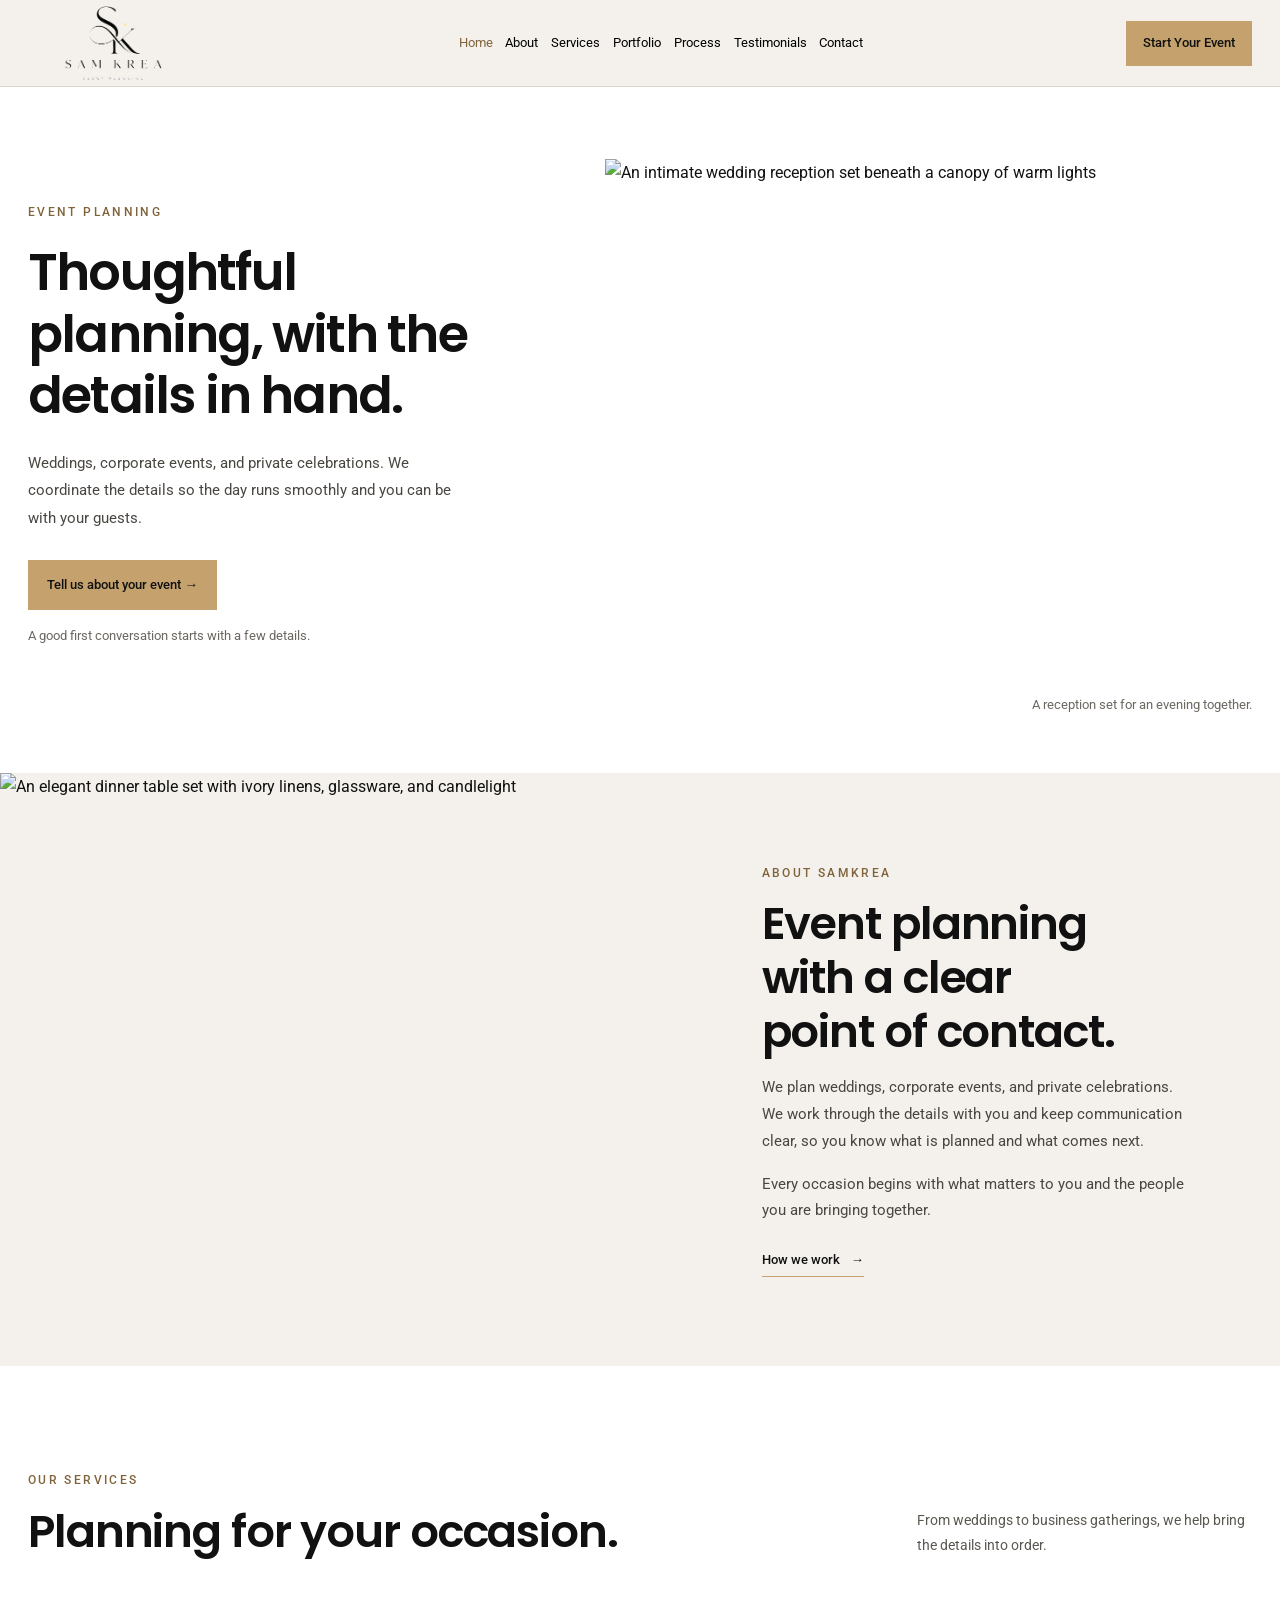
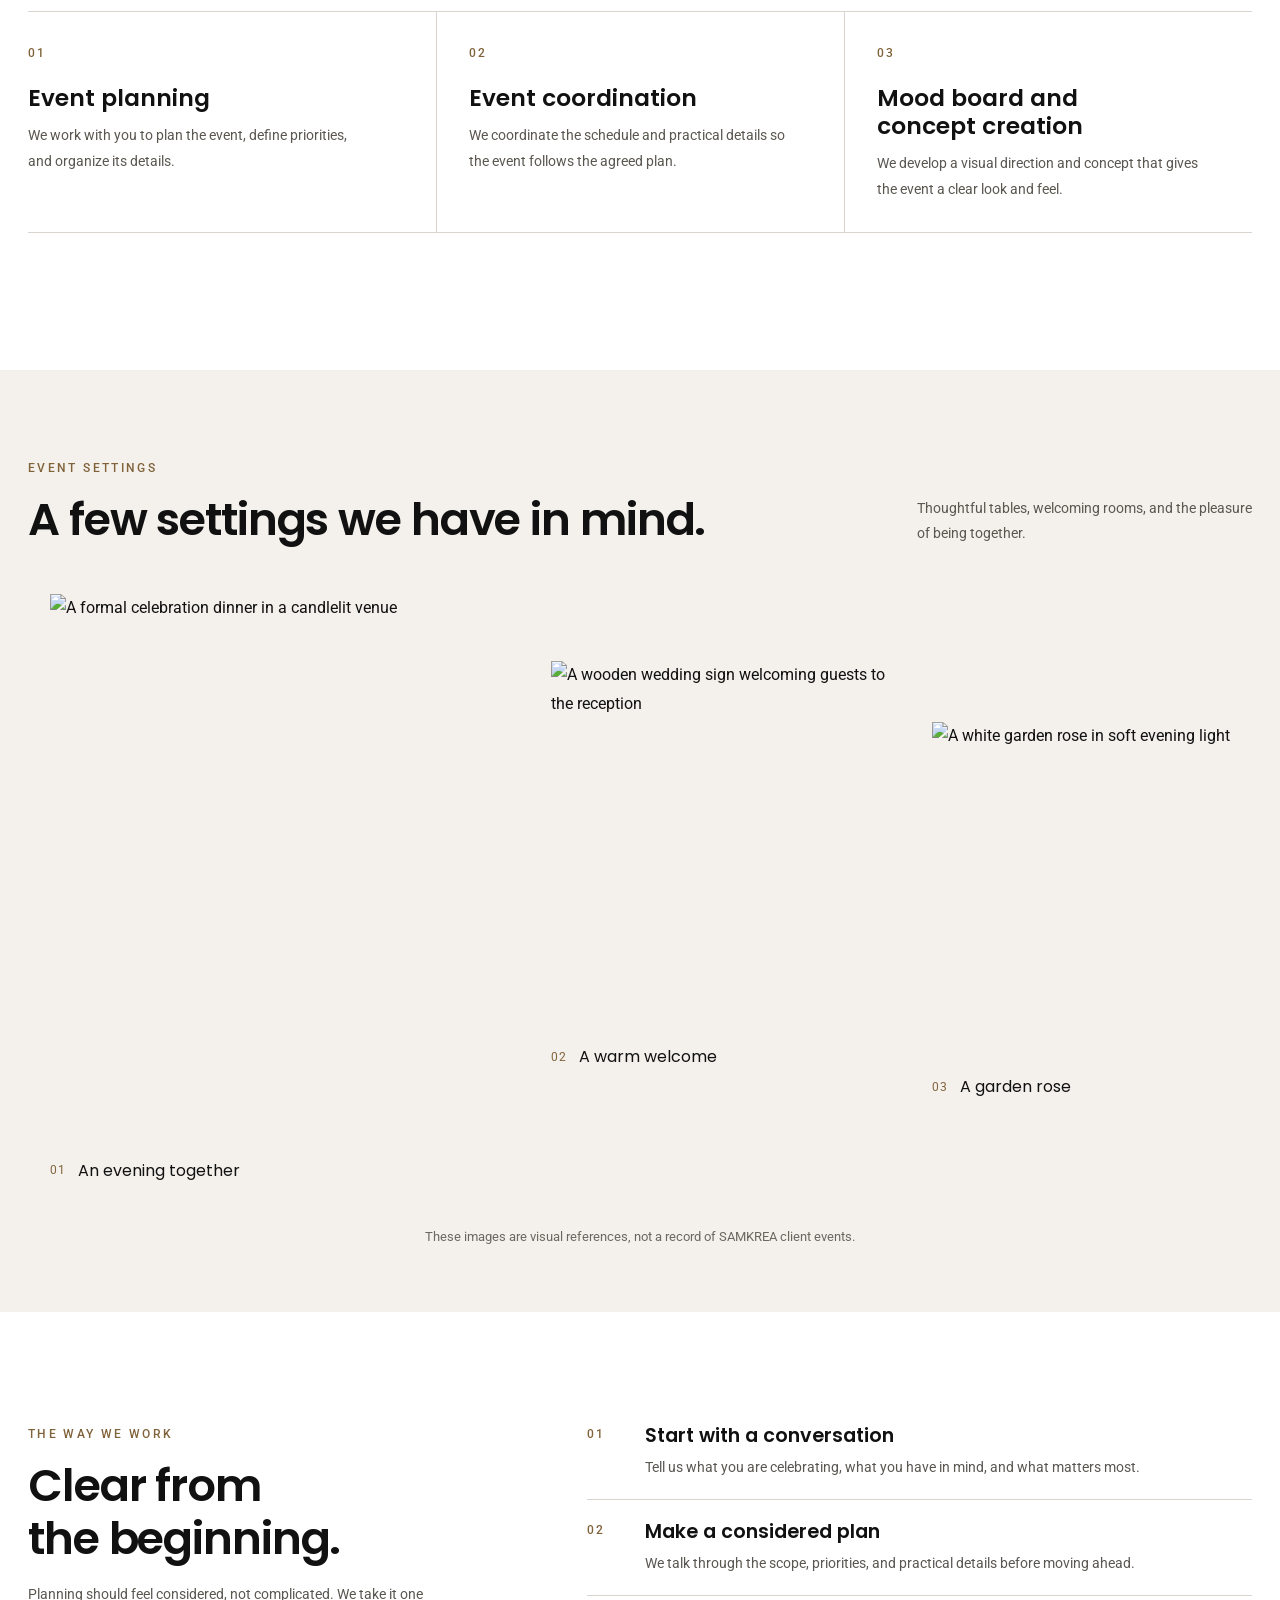
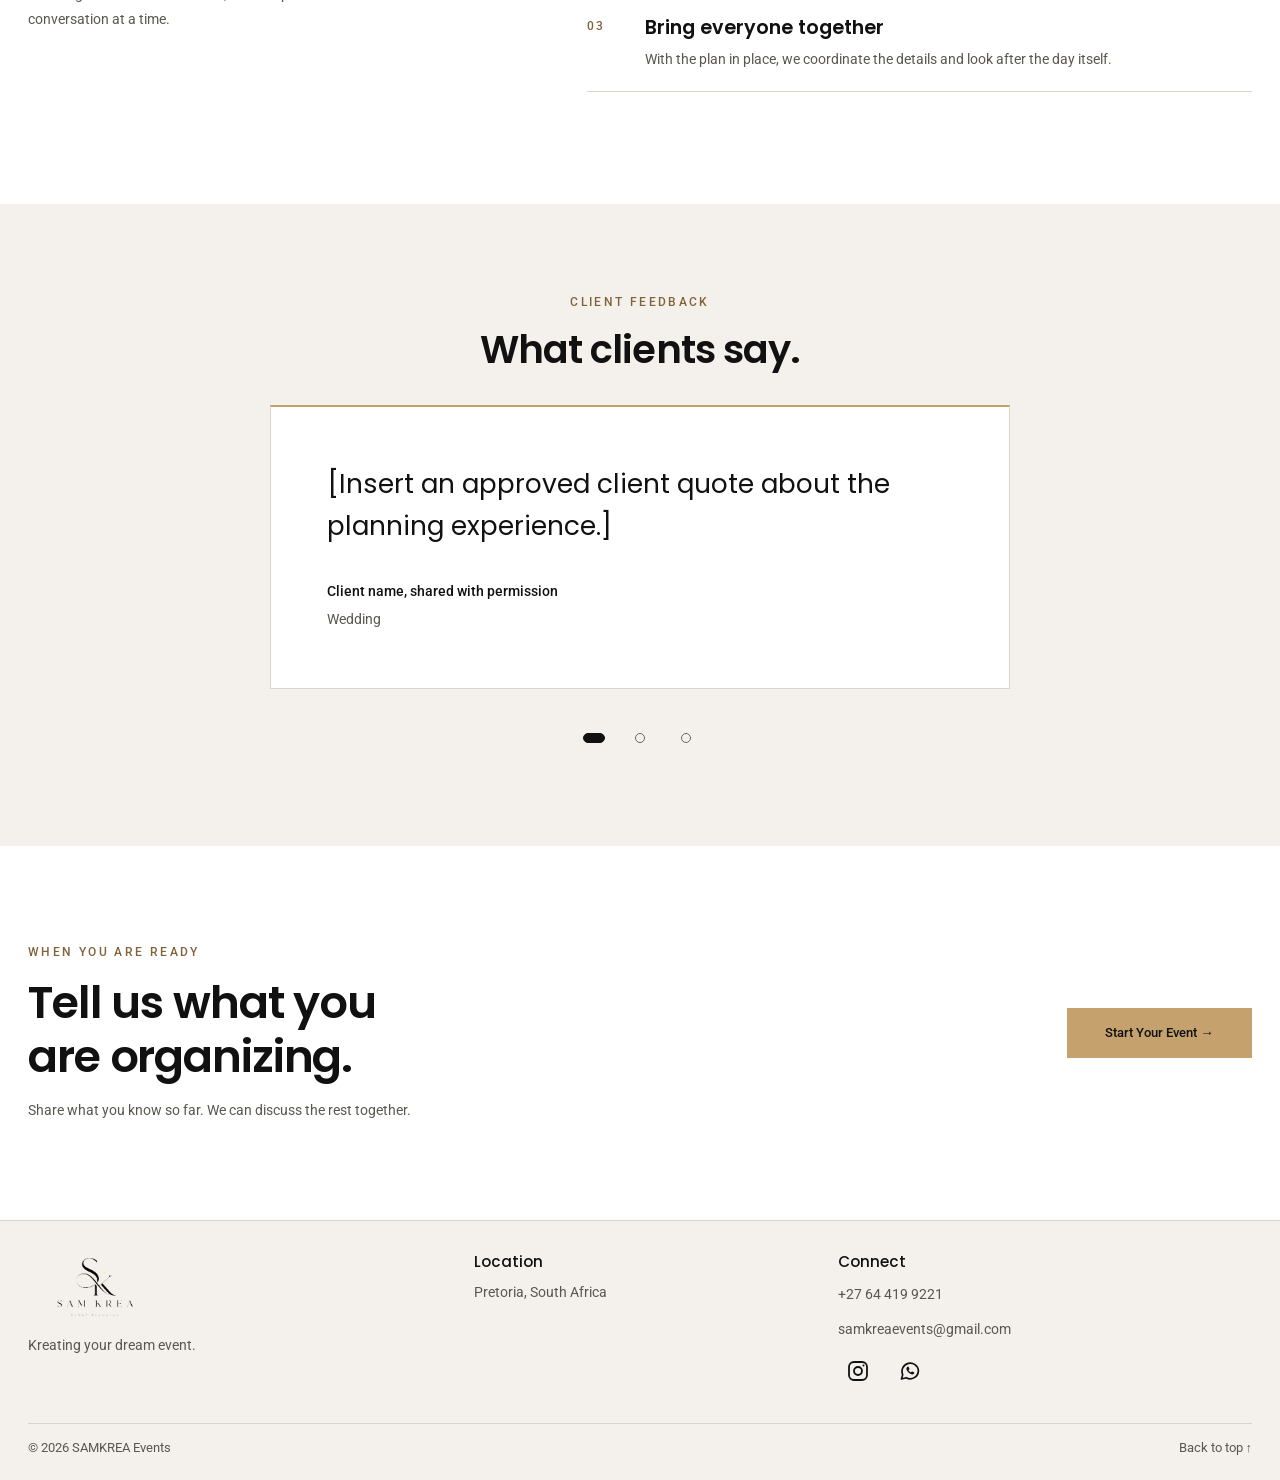
==== index.html @ 9b7517b4 "Testimonials slideshow added" ====
<!doctype html>
<html lang="en">
  <head>
    <meta charset="utf-8">
    <meta name="viewport" content="width=device-width, initial-scale=1">
    <meta name="theme-color" content="#F4F1EC">
    <meta name="description" content="SAMKREA plans weddings, corporate events, and private celebrations with clear coordination and careful attention to detail.">
    <title>SAMKREA Events | Event Planning</title>
    <link rel="preconnect" href="https://fonts.googleapis.com">
    <link rel="preconnect" href="https://fonts.gstatic.com" crossorigin>
    <link href="https://fonts.googleapis.com/css2?family=Poppins:wght@500;600;700&family=Roboto:wght@400;500&display=swap" rel="stylesheet">
    <link rel="stylesheet" href="style.css">
    <script src="script.js" defer></script>
  </head>
  <body>
    <a class="skip-link" href="#main-content">Skip to content</a>

    <header class="site-header" id="top">
      <div class="header-inner">
        <a class="brand" href="#home" aria-label="SAMKREA Events, home">
          <img
            class="brand-logo"
            src="assets/SAM KREA - NO -BG.png"
            alt=""
            width="1152"
            height="768"
          >
        </a>

        <nav class="site-nav" aria-label="Primary">
          <button
            class="menu-button"
            type="button"
            popovertarget="primary-menu"
            popovertargetaction="toggle"
            aria-controls="primary-menu"
            aria-expanded="false"
          >
            <span class="menu-icon" aria-hidden="true"><span></span><span></span></span>
            <span>Menu</span>
          </button>
          <ul class="site-menu" id="primary-menu" popover="auto">
            <li><a href="#home" aria-current="location">Home</a></li>
            <li><a href="#about">About</a></li>
            <li><a href="#services">Services</a></li>
            <li><a href="#portfolio">Portfolio</a></li>
            <li><a href="#process">Process</a></li>
            <li><a href="#testimonials">Testimonials</a></li>
            <li><a href="#contact">Contact</a></li>
          </ul>
        </nav>

        <a
          class="button button-gold header-cta"
          href="https://docs.google.com/forms/d/e/1FAIpQLSeMP45VwhOKYX9JKzLkAuiHadeb1AIqtmk7PB8A-fWx7YCe6Q/viewform?usp=header"
          target="_blank"
          rel="noopener noreferrer"
        >Start Your Event</a>
      </div>
    </header>

    <main id="main-content">
      <section class="hero section-wrap" id="home">
        <div class="hero-copy">
          <p class="eyebrow">EVENT PLANNING</p>
          <h1>Thoughtful planning, with the details in hand.</h1>
          <p class="hero-intro">Weddings, corporate events, and private celebrations. We coordinate the details so the day runs smoothly and you can be with your guests.</p>
          <a
            class="button button-gold"
            href="https://docs.google.com/forms/d/e/1FAIpQLSeMP45VwhOKYX9JKzLkAuiHadeb1AIqtmk7PB8A-fWx7YCe6Q/viewform?usp=header"
            target="_blank"
            rel="noopener noreferrer"
          >Tell us about your event → </a>
          <p class="hero-note">A good first conversation starts with a few details.</p>
        </div>
        <figure class="hero-image">
          <img
            src="https://images.unsplash.com/photo-1519741497674-611481863552?auto=format&fit=crop&w=1500&q=85"
            alt="An intimate wedding reception set beneath a canopy of warm lights"
            fetchpriority="high"
            decoding="async"
          >
          <figcaption>A reception set for an evening together.</figcaption>
        </figure>
      </section>

      <section class="intro-section" id="about">
        <div class="intro-image">
          <img
            src="https://images.unsplash.com/photo-1698426623700-376af5df07b7?auto=format&fit=crop&w=1100&q=85"
            alt="An elegant dinner table set with ivory linens, glassware, and candlelight"
            loading="lazy"
            decoding="async"
          >
        </div>
        <div class="intro-copy">
          <p class="eyebrow">ABOUT SAMKREA</p>
          <h2>Event planning with a clear point of contact.</h2>
          <p>We plan weddings, corporate events, and private celebrations. We work through the details with you and keep communication clear, so you know what is planned and what comes next.</p>
          <p>Every occasion begins with what matters to you and the people you are bringing together.</p>
          <a class="text-link" href="#process">How we work <span aria-hidden="true">→</span></a>
        </div>
      </section>

      <section class="services section-wrap" id="services">
        <div class="section-heading">
          <div>
            <p class="eyebrow">OUR SERVICES</p>
            <h2>Planning for your occasion.</h2>
          </div>
          <p>From weddings to business gatherings, we help bring the details into order.</p>
        </div>
        <ul class="service-list">
          <li class="service-item">
            <span class="service-number">01</span>
            <h3>Event planning</h3>
            <p>We work with you to plan the event, define priorities, and organize its details.</p>
          </li>
          <li class="service-item">
            <span class="service-number">02</span>
            <h3>Event coordination</h3>
            <p>We coordinate the schedule and practical details so the event follows the agreed plan.</p>
          </li>
          <li class="service-item">
            <span class="service-number">03</span>
            <h3>Mood board and concept creation</h3>
            <p>We develop a visual direction and concept that gives the event a clear look and feel.</p>
          </li>
        </ul>
      </section>

      <section class="portfolio" id="portfolio">
        <div class="portfolio-heading section-wrap">
          <div>
            <p class="eyebrow">EVENT SETTINGS</p>
            <h2>A few settings we have in mind.</h2>
          </div>
          <p>Thoughtful tables, welcoming rooms, and the pleasure of being together.</p>
        </div>
        <div class="portfolio-grid">
          <figure class="portfolio-item portfolio-item-tall">
            <img
              src="https://images.unsplash.com/photo-1511795409834-ef04bbd61622?auto=format&fit=crop&w=1000&q=85"
              alt="A formal celebration dinner in a candlelit venue"
              loading="lazy"
              decoding="async"
            >
            <figcaption><span>01</span> An evening together</figcaption>
          </figure>
          <figure class="portfolio-item portfolio-item-offset">
            <img
              src="https://images.unsplash.com/photo-1507504031003-b417219a0fde?auto=format&fit=crop&w=1000&q=85"
              alt="A wooden wedding sign welcoming guests to the reception"
              loading="lazy"
              decoding="async"
            >
            <figcaption><span>02</span> A warm welcome</figcaption>
          </figure>
          <figure class="portfolio-item portfolio-item-small">
            <img
              src="https://images.unsplash.com/photo-1785073480683-2814a0cc68b3?auto=format&fit=crop&w=900&q=85"
              alt="A white garden rose in soft evening light"
              loading="lazy"
              decoding="async"
            >
            <figcaption><span>03</span> A garden rose</figcaption>
          </figure>
        </div>
        <p class="portfolio-note">These images are visual references, not a record of SAMKREA client events.</p>
      </section>

      <section class="process section-wrap" id="process">
        <div class="process-intro">
          <p class="eyebrow">THE WAY WE WORK</p>
          <h2>Clear from the beginning.</h2>
          <p>Planning should feel considered, not complicated. We take it one conversation at a time.</p>
        </div>
        <ol class="process-list">
          <li>
            <span class="process-number">01</span>
            <div>
              <h3>Start with a conversation</h3>
              <p>Tell us what you are celebrating, what you have in mind, and what matters most.</p>
            </div>
          </li>
          <li>
            <span class="process-number">02</span>
            <div>
              <h3>Make a considered plan</h3>
              <p>We talk through the scope, priorities, and practical details before moving ahead.</p>
            </div>
          </li>
          <li>
            <span class="process-number">03</span>
            <div>
              <h3>Bring everyone together</h3>
              <p>With the plan in place, we coordinate the details and look after the day itself.</p>
            </div>
          </li>
        </ol>
      </section>

      <section
        class="testimonials"
        id="testimonials"
        aria-labelledby="testimonials-heading"
        aria-roledescription="carousel"
      >
        <div class="testimonial-inner">
          <p class="eyebrow">CLIENT FEEDBACK</p>
          <h2 id="testimonials-heading">What clients say.</h2>
          <div class="testimonial-track" role="group" aria-label="Client testimonials" tabindex="0">
            <!-- Replace these clearly marked templates with approved client testimonials before publication. -->
            <article class="testimonial-slide" role="group" aria-roledescription="slide" aria-label="1 of 3">
              <blockquote class="testimonial-card">
                <p class="testimonial-quote">[Insert an approved client quote about the planning experience.]</p>
                <footer class="testimonial-attribution">
                  <cite>Client name, shared with permission</cite>
                  <span>Wedding</span>
                </footer>
              </blockquote>
            </article>
            <article class="testimonial-slide" role="group" aria-roledescription="slide" aria-label="2 of 3">
              <blockquote class="testimonial-card">
                <p class="testimonial-quote">[Insert an approved client quote about event coordination.]</p>
                <footer class="testimonial-attribution">
                  <cite>Client name, shared with permission</cite>
                  <span>Corporate event</span>
                </footer>
              </blockquote>
            </article>
            <article class="testimonial-slide" role="group" aria-roledescription="slide" aria-label="3 of 3">
              <blockquote class="testimonial-card">
                <p class="testimonial-quote">[Insert an approved client quote about their celebration.]</p>
                <footer class="testimonial-attribution">
                  <cite>Client name, shared with permission</cite>
                  <span>Private celebration</span>
                </footer>
              </blockquote>
            </article>
          </div>
          <nav class="testimonial-pagination" aria-label="Choose a testimonial">
            <button type="button" aria-label="Go to testimonial 1" aria-current="true" data-testimonial-index="0"></button>
            <button type="button" aria-label="Go to testimonial 2" data-testimonial-index="1"></button>
            <button type="button" aria-label="Go to testimonial 3" data-testimonial-index="2"></button>
          </nav>
          <p class="testimonial-status" role="status" aria-live="polite" aria-atomic="true"></p>
        </div>
      </section>

      <section class="contact section-wrap" id="contact">
        <div class="contact-copy">
          <p class="eyebrow">WHEN YOU ARE READY</p>
          <h2>Tell us what you are organizing.</h2>
          <p>Share what you know so far. We can discuss the rest together.</p>
        </div>
        <a
          class="button button-gold contact-cta"
          href="https://docs.google.com/forms/d/e/1FAIpQLSeMP45VwhOKYX9JKzLkAuiHadeb1AIqtmk7PB8A-fWx7YCe6Q/viewform?usp=header"
          target="_blank"
          rel="noopener noreferrer"
        >Start Your Event → </a>
      </section>
    </main>

    <footer class="site-footer">
      <div class="footer-branding">
        <a class="brand footer-brand" href="#home" aria-label="SAMKREA Events, back to top">
          <img
            class="brand-logo"
            src="assets/SAM KREA - NO -BG.png"
            alt=""
            width="1152"
            height="768"
          >
        </a>
        <p class="footer-line">Kreating your dream event.</p>
      </div>
      <section class="footer-group" aria-labelledby="footer-location-heading">
        <h2 class="footer-heading" id="footer-location-heading">Location</h2>
        <address class="footer-address">Pretoria, South Africa</address>
      </section>
      <section class="footer-group" aria-labelledby="footer-connect-heading">
        <h2 class="footer-heading" id="footer-connect-heading">Connect</h2>
        <ul class="footer-contact-list">
          <li><a href="tel:+27762506512">+27 64 419 9221</a></li>
          <li><a href="mailto:samkreaevents@gmail.com">samkreaevents@gmail.com</a></li>
        </ul>
        <ul class="footer-social-list">
          <li>
            <a
              class="social-link"
              href="https://www.instagram.com/samkrea_events/"
              aria-label="Instagram profile, opens in a new tab"
              target="_blank"
              rel="noopener noreferrer"
            >
              <svg aria-hidden="true" viewBox="0 0 24 24" fill="none" stroke="currentColor" stroke-width="1.8" stroke-linecap="round" stroke-linejoin="round">
                <rect x="3" y="3" width="18" height="18" rx="5"></rect>
                <circle cx="12" cy="12" r="4"></circle>
                <circle cx="17.5" cy="6.5" r="1" fill="currentColor" stroke="none"></circle>
              </svg>
            </a>
          </li>
          <li>
            <a
              class="social-link"
              href="https://wa.me/27644199221"
              aria-label="WhatsApp contact, opens in a new tab"
              target="_blank"
              rel="noopener noreferrer"
            >
              <svg aria-hidden="true" viewBox="0 0 24 24" fill="none" stroke="currentColor" stroke-width="1.7" stroke-linecap="round" stroke-linejoin="round">
                <path d="M20.4 11.6a8.2 8.2 0 0 1-12.2 7.1L3.5 20l1.2-4.4a8.2 8.2 0 1 1 15.7-4Z"></path>
                <path d="M9 8.2c.2-.4.4-.5.7-.5h.5c.2 0 .4.2.5.4l.7 1.5c.1.2.1.4-.1.6l-.5.6c-.2.2-.2.4-.1.6.4.7 1 1.3 1.7 1.8.2.1.4.2.6.1l.8-.7c.2-.2.4-.2.6-.1l1.5.7c.2.1.4.3.4.5 0 .4-.2 1-.7 1.4-.4.4-1 .6-1.6.4-1.2-.3-2.4-.9-3.5-1.9-1-.9-1.7-2.1-2.1-3.3-.2-.7.1-1.4.6-2.1Z" fill="currentColor" stroke="none"></path>
              </svg>
            </a>
          </li>
        </ul>
      </section>
      <div class="footer-meta">
        <p class="copyright">© <span id="current-year"></span> SAMKREA Events</p>
        <a class="back-to-top" href="#top">Back to top <span aria-hidden="true">↑</span></a>
      </div>
    </footer>
  </body>
</html>
---- style.css ----
:root {
  color-scheme: light;
  --color-ivory: #F4F1EC;
  --color-gold: #C5A26D;
  --color-ink: #111111;
  --color-gray: #D9D4CE;
  --color-white: #FFFFFF;
  --font-heading: "Poppins", Arial, sans-serif;
  --font-body: "Roboto", Arial, sans-serif;
  --content-width: 1320px;
}

* {
  box-sizing: border-box;
}

html {
  scroll-behavior: smooth;
  scroll-padding-top: 6rem;
}

body {
  margin: 0;
  color: var(--color-ink);
  background: var(--color-white);
  font-family: var(--font-body);
  font-size: 1rem;
  font-weight: 400;
  line-height: 1.8;
}

img {
  display: block;
  width: 100%;
  height: 100%;
  object-fit: cover;
}

figure,
p,
h1,
h2,
h3 {
  margin: 0;
}

a {
  color: inherit;
}

a:focus-visible,
button:focus-visible {
  outline: 2px solid var(--color-gold);
  outline-offset: 4px;
}

.skip-link {
  position: absolute;
  z-index: 20;
  top: 0.75rem;
  left: 0.75rem;
  padding: 0.5rem 0.85rem;
  transform: translateY(-160%);
  color: var(--color-white);
  background: var(--color-ink);
}

.skip-link:focus {
  transform: translateY(0);
}

.site-header {
  position: sticky;
  z-index: 10;
  top: 0;
  border-bottom: 1px solid var(--color-gray);
  background: var(--color-ivory);
}

.header-inner {
  display: flex;
  width: min(calc(100% - 3.5rem), var(--content-width));
  min-height: 86px;
  margin-inline: auto;
  align-items: center;
  justify-content: space-between;
  gap: clamp(1rem, 2.4vw, 2.4rem);
}

.brand {
  display: inline-flex;
  flex: 0 0 auto;
  width: max-content;
  align-items: center;
  color: var(--color-ink);
  text-decoration: none;
}

.brand-logo {
  display: block;
  width: 168px;
  height: auto;
}

.site-nav {
  display: flex;
  min-width: max-content;
  align-items: center;
}

.menu-button {
  display: inline-flex;
  min-height: 44px;
  align-items: center;
  gap: 0.7rem;
  border: 0;
  padding: 0.45rem 0;
  color: var(--color-ink);
  background: transparent;
  font: inherit;
  cursor: pointer;
}

.menu-icon {
  display: grid;
  width: 19px;
  gap: 5px;
}

.menu-icon span {
  display: block;
  height: 1px;
  background: currentColor;
}

.site-menu {
  position: fixed;
  inset: 6rem 1.25rem auto auto;
  display: grid;
  width: min(23rem, calc(100vw - 2.5rem));
  max-height: calc(100dvh - 7rem);
  overflow: auto;
  margin: 0;
  border: 1px solid var(--color-gray);
  padding: 0.75rem 1.25rem;
  background: var(--color-white);
  list-style: none;
}

.site-header:not(.is-wide) .site-menu:not(:popover-open) {
  display: none;
}

.site-menu li + li {
  border-top: 1px solid var(--color-gray);
}

.site-menu a {
  display: block;
  padding: 0.65rem 0;
  font-size: 0.88rem;
  text-decoration: none;
}

.site-menu a:hover,
.site-menu a[aria-current="location"] {
  color: #80633b;
}

.site-header.is-wide .menu-button {
  display: none;
}

.site-header.is-wide .site-menu {
  position: static;
  display: flex;
  width: auto;
  max-height: none;
  overflow: visible;
  border: 0;
  padding: 0;
  background: transparent;
}

.site-header.is-wide .site-menu li + li {
  border: 0;
}

.site-header.is-wide .site-menu a {
  padding: 0.5rem 0.4rem;
  font-size: 0.82rem;
  white-space: nowrap;
}

.button {
  display: inline-flex;
  min-height: 50px;
  align-items: center;
  justify-content: center;
  gap: 1.1rem;
  border: 1px solid var(--color-ink);
  padding: 0.75rem 1.15rem;
  font-size: 0.84rem;
  font-weight: 500;
  line-height: 1.4;
  text-align: center;
  text-decoration: none;
  transition: background-color 160ms ease, color 160ms ease;
}

.button-gold {
  border-color: var(--color-gold);
  color: var(--color-ink);
  background: var(--color-gold);
}

.button-gold:hover {
  border-color: var(--color-ink);
  color: var(--color-white);
  background: var(--color-ink);
}

.button-outline {
  color: var(--color-ink);
  background: transparent;
}

.button-outline:hover {
  color: var(--color-white);
  background: var(--color-ink);
}

.header-cta {
  flex: 0 0 auto;
  min-height: 44px;
  padding-inline: 1rem;
  white-space: nowrap;
}

.section-wrap {
  width: min(calc(100% - 3.5rem), var(--content-width));
  margin-inline: auto;
}

.hero {
  position: relative;
  display: grid;
  min-height: 595px;
  grid-template-columns: minmax(0, 0.86fr) minmax(0, 1.14fr);
  align-items: center;
  gap: clamp(2.5rem, 7vw, 7rem);
  padding-block: 4.5rem 5.25rem;
}

.hero-copy {
  max-width: 490px;
}

.eyebrow {
  color: #80633b;
  font-size: 0.78rem;
  font-weight: 500;
  letter-spacing: 0.19em;
  line-height: 1.6;
}

h1,
h2,
h3 {
  font-family: var(--font-heading);
  font-weight: 600;
  line-height: 1.2;
  text-wrap: balance;
}

.hero h1 {
  max-width: 550px;
  margin-top: 1.3rem;
  font-size: clamp(2.55rem, 4vw, 4rem);
  letter-spacing: -0.035em;
}

.hero-intro {
  max-width: 440px;
  margin-top: 1.45rem;
  color: #494641;
  font-size: 0.95rem;
}

.hero-copy .button {
  margin-top: 1.75rem;
}

.hero-note {
  margin-top: 0.85rem;
  color: #6b6761;
  font-size: 0.8rem;
}

.hero-image {
  position: relative;
  height: clamp(360px, 42vw, 530px);
}

.hero-image img {
  object-position: center;
}

.hero-image figcaption {
  position: absolute;
  right: 0;
  bottom: -1.7rem;
  color: #6b6761;
  font-size: 0.8rem;
}

.intro-section {
  display: grid;
  min-height: 560px;
  grid-template-columns: minmax(0, 1.05fr) minmax(0, 0.95fr);
  align-items: stretch;
  background: var(--color-ivory);
}

.intro-image {
  min-height: 480px;
}

.intro-copy {
  display: flex;
  max-width: 610px;
  flex-direction: column;
  align-items: flex-start;
  justify-content: center;
  padding: clamp(3rem, 7vw, 7rem);
}

.intro-copy h2,
.section-heading h2,
.portfolio-heading h2,
.process-intro h2,
.testimonial-inner h2,
.contact h2 {
  margin-top: 0.9rem;
  font-size: clamp(2rem, 3.5vw, 3rem);
  letter-spacing: -0.025em;
}

.intro-copy p:not(.eyebrow) {
  margin-top: 1rem;
  color: #494641;
  font-size: 0.93rem;
}

.text-link {
  display: inline-flex;
  align-items: center;
  gap: 0.7rem;
  margin-top: 1.5rem;
  border-bottom: 1px solid var(--color-gold);
  padding-bottom: 0.25rem;
  font-size: 0.82rem;
  font-weight: 500;
  text-decoration: none;
}

.services {
  padding-block: 6.5rem;
}

.section-heading,
.portfolio-heading {
  display: flex;
  align-items: flex-end;
  justify-content: space-between;
  gap: 2rem;
}

.section-heading > p,
.portfolio-heading > p {
  max-width: 335px;
  color: #5a5650;
  font-size: 0.88rem;
}

.service-list {
  display: grid;
  grid-template-columns: repeat(3, minmax(0, 1fr));
  margin-block: 3.25rem 2.1rem;
  padding-inline: 0;
  border-top: 1px solid var(--color-gray);
  border-bottom: 1px solid var(--color-gray);
  list-style: none;
}

.service-item {
  min-height: 220px;
  padding: 1.65rem 2rem 1.75rem 0;
}

.service-item + .service-item {
  border-left: 1px solid var(--color-gray);
  padding-left: 2rem;
}

.service-number,
.process-number {
  color: #80633b;
  font-size: 0.76rem;
  font-weight: 500;
  letter-spacing: 0.16em;
}

.service-item h3 {
  margin-top: 1.15rem;
  font-size: 1.45rem;
}

.service-item p {
  max-width: 330px;
  margin-top: 0.65rem;
  color: #5a5650;
  font-size: 0.88rem;
}

.portfolio {
  padding-block: 5.5rem 4rem;
  background: var(--color-ivory);
}

.portfolio-heading {
  align-items: flex-end;
}

.portfolio-grid {
  display: grid;
  width: min(calc(100% - 3.5rem), 1180px);
  grid-template-columns: 1.13fr 0.84fr 0.72fr;
  align-items: start;
  gap: clamp(1rem, 2.6vw, 2.5rem);
  margin: 3rem auto 0;
}

.portfolio-item img {
  aspect-ratio: 0.92;
}

.portfolio-item-tall img {
  aspect-ratio: 0.85;
}

.portfolio-item-offset {
  margin-top: 4.2rem;
}

.portfolio-item-offset img {
  aspect-ratio: 0.94;
}

.portfolio-item-small {
  margin-top: 8rem;
}

.portfolio-item-small img {
  aspect-ratio: 0.88;
}

.portfolio-item figcaption {
  display: flex;
  align-items: center;
  gap: 0.7rem;
  margin-top: 0.75rem;
  font-family: var(--font-heading);
  font-size: 1rem;
}

.portfolio-item figcaption span {
  color: #80633b;
  font-family: var(--font-body);
  font-size: 0.74rem;
  letter-spacing: 0.12em;
}

.portfolio-note {
  margin-top: 2.5rem;
  color: #6b6761;
  font-size: 0.8rem;
  text-align: center;
}

.process {
  display: grid;
  grid-template-columns: minmax(0, 0.8fr) minmax(0, 1.2fr);
  gap: clamp(3rem, 9vw, 9rem);
  padding-block: 7rem;
}

.process-intro {
  max-width: 420px;
}

.process-intro > p:last-child {
  margin-top: 1rem;
  color: #5a5650;
  font-size: 0.85rem;
}

.process-list {
  margin: 0;
  padding: 0;
  list-style: none;
}

.process-list li {
  display: grid;
  grid-template-columns: 42px minmax(0, 1fr);
  gap: 1rem;
  border-bottom: 1px solid var(--color-gray);
  padding-block: 1.25rem;
}

.process-list li:first-child {
  padding-top: 0;
}

.process-list h3 {
  font-size: 1.2rem;
}

.process-list p {
  margin-top: 0.45rem;
  color: #5a5650;
  font-size: 0.86rem;
}

.testimonials {
  padding: 5.5rem 1.75rem;
  background: var(--color-ivory);
  text-align: center;
}

.testimonial-inner {
  max-width: 820px;
  margin-inline: auto;
}

.testimonial-inner h2 {
  font-size: clamp(1.9rem, 3vw, 2.65rem);
}

.testimonial-track {
  display: flex;
  overflow-x: auto;
  margin-top: 1rem;
  overscroll-behavior-x: contain;
  scroll-snap-type: x mandatory;
  scrollbar-width: none;
  text-align: left;
  touch-action: pan-x pan-y;
}

.testimonial-track::-webkit-scrollbar {
  display: none;
}

.testimonial-slide {
  flex: 0 0 100%;
  min-width: 0;
  scroll-snap-align: center;
}

.testimonial-card {
  display: flex;
  min-height: 240px;
  flex-direction: column;
  justify-content: space-between;
  gap: 2rem;
  border: 1px solid var(--color-gray);
  border-top: 2px solid var(--color-gold);
  padding: clamp(1.75rem, 5vw, 3.5rem);
  background: var(--color-white);
}

.testimonial-quote {
  max-width: 650px;
  margin-inline: auto;
  font-family: var(--font-heading);
  font-size: clamp(1.15rem, 2.5vw, 1.65rem);
  line-height: 1.6;
}

.testimonial-attribution {
  display: flex;
  flex-direction: column;
  gap: 0.15rem;
  color: #5a5650;
  font-size: 0.88rem;
  font-style: normal;
}

.testimonial-attribution cite {
  color: var(--color-ink);
  font-style: normal;
  font-weight: 500;
}

.testimonial-pagination {
  display: flex;
  justify-content: center;
  gap: 0.35rem;
  margin-top: 0.8rem;
}

.testimonial-pagination button {
  display: grid;
  min-width: 40px;
  min-height: 40px;
  place-items: center;
  border: 0;
  padding: 0;
  background: transparent;
  cursor: pointer;
  touch-action: manipulation;
}

.testimonial-pagination button::before {
  width: 8px;
  height: 8px;
  border: 1px solid #6b6761;
  border-radius: 50%;
  content: "";
}

.testimonial-pagination button[aria-current="true"]::before {
  width: 20px;
  border-color: var(--color-ink);
  border-radius: 999px;
  background: var(--color-ink);
}

.testimonial-status {
  position: absolute;
  width: 1px;
  height: 1px;
  overflow: hidden;
  clip: rect(0, 0, 0, 0);
  clip-path: inset(50%);
  white-space: nowrap;
}

@media (prefers-reduced-motion: no-preference) {
  .testimonial-track {
    scroll-behavior: smooth;
  }
}

@media (prefers-reduced-motion: reduce) {
  .testimonial-track {
    scroll-behavior: auto;
  }
}

.contact {
  display: grid;
  grid-template-columns: minmax(0, 1fr) auto;
  align-items: center;
  gap: 2.5rem;
  padding-block: 6rem;
}

.contact-copy {
  max-width: 590px;
}

.contact-copy > p:last-child {
  max-width: 470px;
  margin-top: 0.9rem;
  color: #5a5650;
  font-size: 0.9rem;
}

.contact-cta {
  flex: 0 0 auto;
  min-width: 185px;
}

.site-footer {
  display: grid;
  grid-template-columns: minmax(0, 1fr) minmax(0, 0.8fr) minmax(0, 1fr);
  align-items: start;
  gap: 2rem;
  border-top: 1px solid var(--color-gray);
  padding: 2rem max(1.75rem, calc((100% - var(--content-width)) / 2)) 1.25rem;
  background: var(--color-ivory);
}

.footer-branding {
  display: grid;
  justify-items: start;
  gap: 0.75rem;
}

.footer-brand .brand-logo {
  width: 132px;
}

.footer-line {
  color: #5a5650;
  font-size: 0.88rem;
}

.footer-heading {
  margin-bottom: 0.55rem;
  font-family: var(--font-heading);
  font-size: 0.95rem;
  font-weight: 500;
}

.footer-address {
  color: #5a5650;
  font-size: 0.88rem;
  font-style: normal;
}

.footer-contact-list {
  display: grid;
  gap: 0.35rem;
  margin: 0 0 0.5rem;
  padding: 0;
  list-style: none;
}

.footer-contact-list a {
  color: #5a5650;
  font-size: 0.88rem;
  text-decoration: none;
}

.footer-contact-list a:hover {
  color: #80623a;
  text-decoration: underline;
  text-underline-offset: 0.15em;
}

.footer-social-list {
  display: flex;
  align-items: center;
  gap: 0.75rem;
  margin: 0;
  padding: 0;
  list-style: none;
}

.footer-social-list li {
  display: flex;
  align-items: center;
}

.social-link {
  display: inline-flex;
  align-items: center;
  justify-content: center;
  min-inline-size: 40px;
  min-block-size: 40px;
  color: var(--color-ink);
}

.social-link:hover {
  color: #80623a;
}

.social-link svg {
  width: 24px;
  height: 24px;
  flex: none;
}

.footer-meta {
  grid-column: 1 / -1;
  display: flex;
  justify-content: space-between;
  align-items: center;
  gap: 1rem;
  border-top: 1px solid var(--color-gray);
  padding-top: 0.75rem;
}

.copyright,
.back-to-top {
  color: #5a5650;
  font-size: 0.8rem;
}

.back-to-top {
  text-decoration: none;
  white-space: nowrap;
}

@media (max-width: 760px) {
  .header-inner,
  .section-wrap {
    width: min(calc(100% - 2.5rem), var(--content-width));
  }

  .header-inner {
    min-height: 76px;
    gap: 0.8rem;
  }

  .brand-logo {
    width: 132px;
  }

  .header-cta {
    min-height: 42px;
    padding-inline: 0.7rem;
    font-size: 0.74rem;
  }

  .site-menu {
    inset-block-start: 5.4rem;
  }

  .hero {
    min-height: unset;
    grid-template-columns: 1fr;
    gap: 2.4rem;
    padding-block: 4rem 4.5rem;
  }

  .hero h1 {
    max-width: 570px;
    font-size: clamp(2.4rem, 8vw, 3.5rem);
  }

  .hero-image {
    height: min(112vw, 500px);
  }

  .intro-section {
    grid-template-columns: minmax(0, 1fr);
  }

  .intro-image {
    min-width: 0;
    min-height: 0;
    height: min(82vw, 430px);
  }

  .intro-copy {
    padding: 3.5rem 1.5rem 4rem;
  }

  .services,
  .process {
    padding-block: 4.5rem;
  }

  .section-heading,
  .portfolio-heading {
    align-items: flex-start;
    flex-direction: column;
    gap: 0.8rem;
  }

  .service-list {
    grid-template-columns: 1fr;
    margin-top: 2.2rem;
  }

  .service-item {
    min-height: unset;
    padding: 1.3rem 0 1.5rem;
  }

  .service-item + .service-item {
    border-top: 1px solid var(--color-gray);
    border-left: 0;
    padding-left: 0;
  }

  .portfolio {
    padding-block: 4.5rem 3.25rem;
  }

  .portfolio-grid {
    width: min(calc(100% - 2.5rem), 560px);
    grid-template-columns: 1fr 1fr;
    gap: 1.5rem 1rem;
    margin-top: 2.1rem;
  }

  .portfolio-item-tall {
    grid-row: span 2;
  }

  .portfolio-item-tall img {
    aspect-ratio: 0.72;
  }

  .portfolio-item-offset,
  .portfolio-item-small {
    margin-top: 0;
  }

  .portfolio-item-offset img,
  .portfolio-item-small img {
    aspect-ratio: 0.96;
  }

  .portfolio-item figcaption {
    align-items: flex-start;
    gap: 0.4rem;
    font-size: 0.83rem;
  }

  .process {
    grid-template-columns: 1fr;
    gap: 2.5rem;
  }

  .contact {
    grid-template-columns: 1fr;
    align-items: flex-start;
    gap: 1.5rem;
    padding-block: 4.5rem;
  }

  .site-footer {
    grid-template-columns: repeat(2, minmax(0, 1fr));
    gap: 1.5rem 1.25rem;
    padding: 1.75rem 1.25rem 1.25rem;
  }

  .footer-branding {
    grid-column: 1 / -1;
    grid-template-columns: auto minmax(0, 1fr);
    align-items: center;
    gap: 1rem;
  }

  .footer-meta {
    grid-column: 1 / -1;
  }

  .footer-brand .brand-logo {
    width: 112px;
  }
}

@media (max-width: 420px) {
  .header-inner {
    width: calc(100% - 1.5rem);
    gap: 0.4rem;
  }

  .brand-logo {
    width: 112px;
  }

  .header-cta {
    padding-inline: 0.35rem;
    font-size: 0.72rem;
  }

  .menu-button {
    gap: 0.4rem;
    font-size: 0.8rem;
  }

  .section-wrap {
    width: calc(100% - 2rem);
  }

  .site-footer {
    grid-template-columns: 1fr;
  }

  .footer-branding,
  .footer-meta {
    grid-column: 1;
  }

  .footer-branding {
    grid-template-columns: 1fr;
    gap: 0.5rem;
  }

  .portfolio-grid {
    width: calc(100% - 2rem);
  }
}

@media (prefers-reduced-motion: reduce) {
  *,
  *::before,
  *::after {
    scroll-behavior: auto !important;
    transition-duration: 0.01ms !important;
  }
}
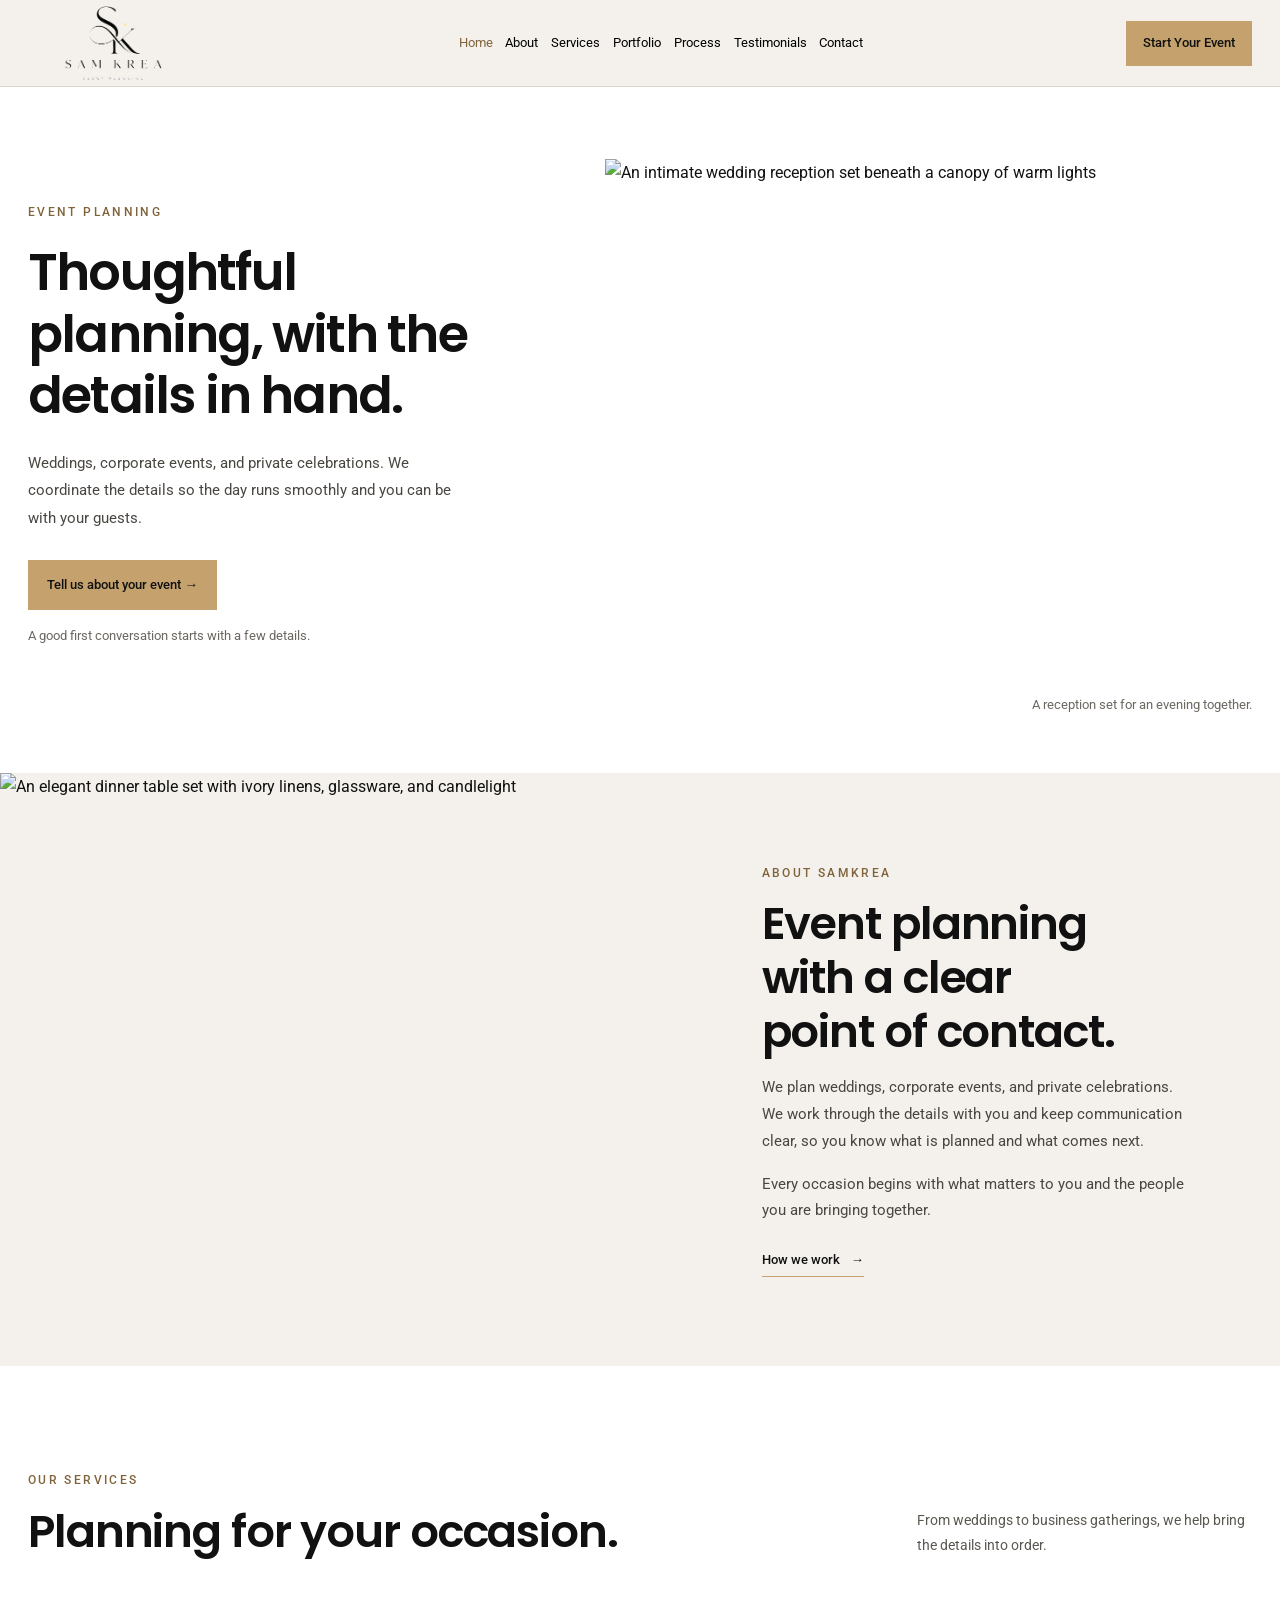
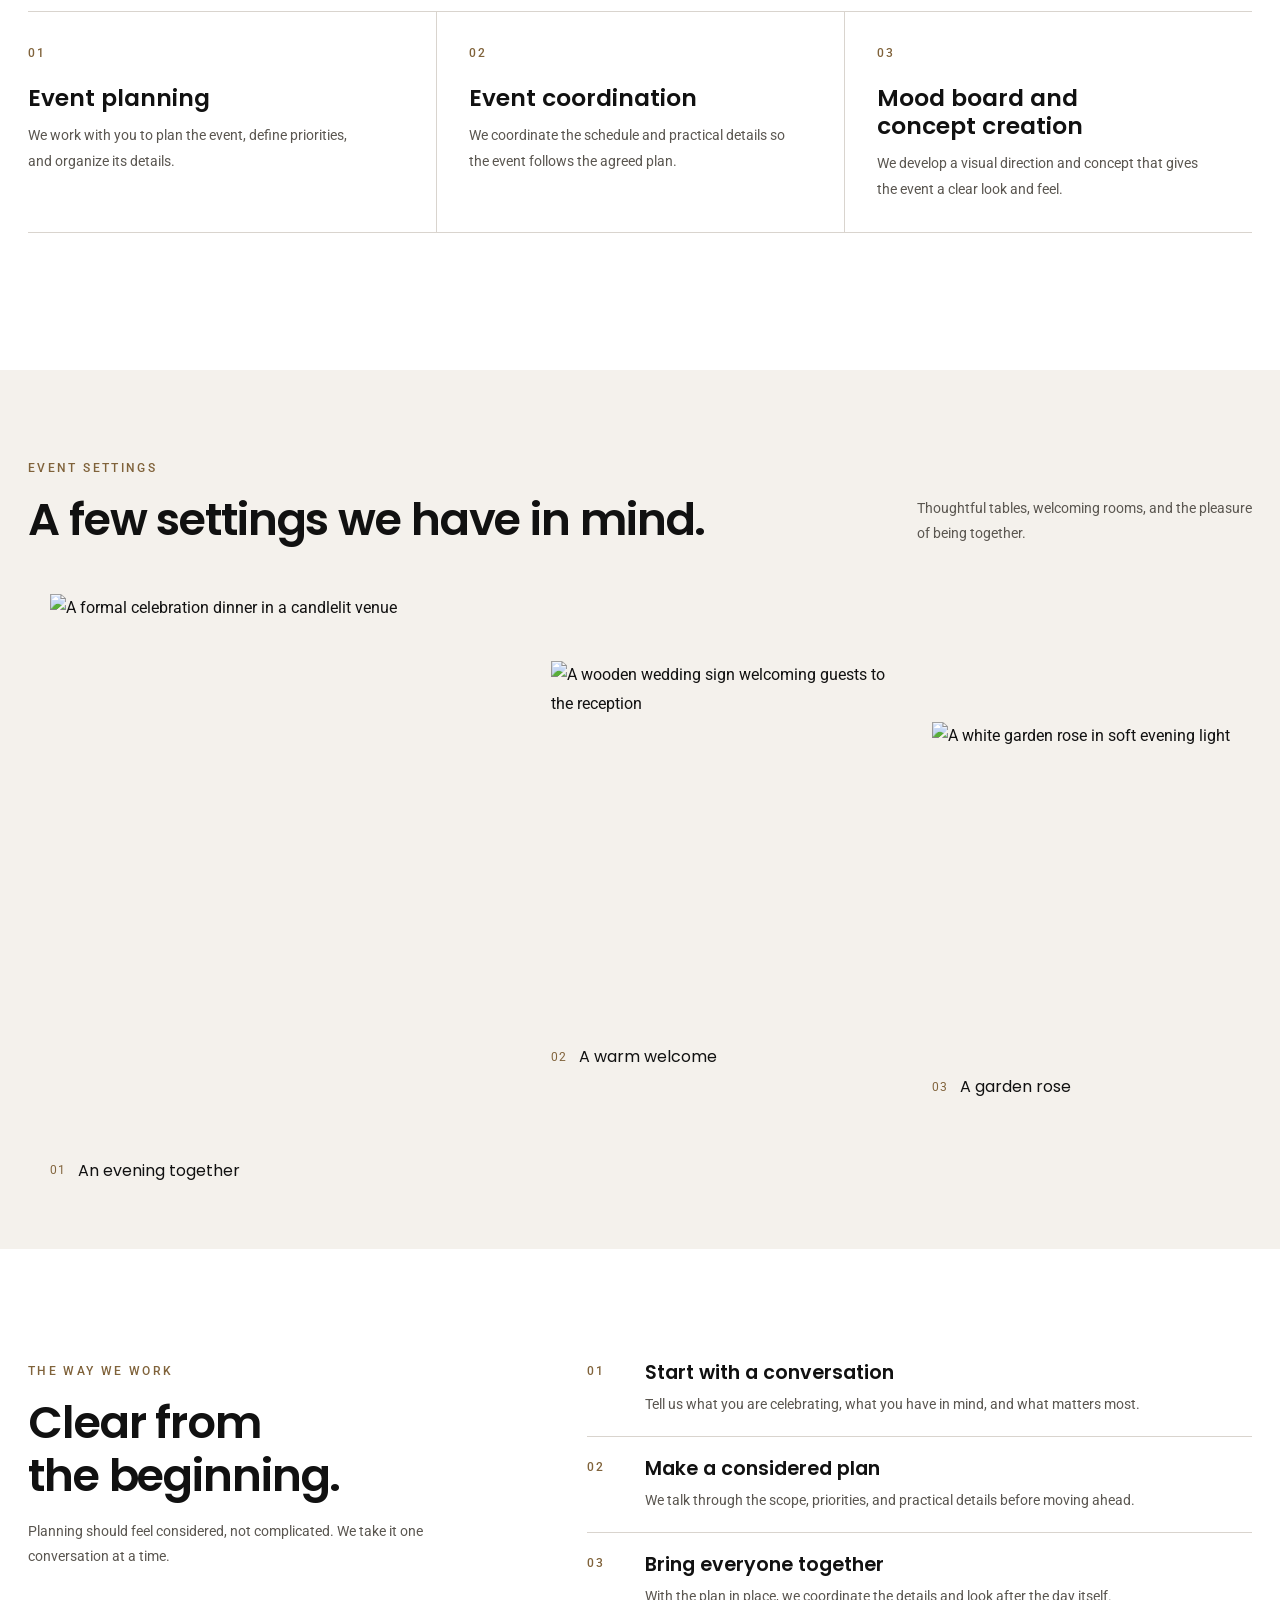
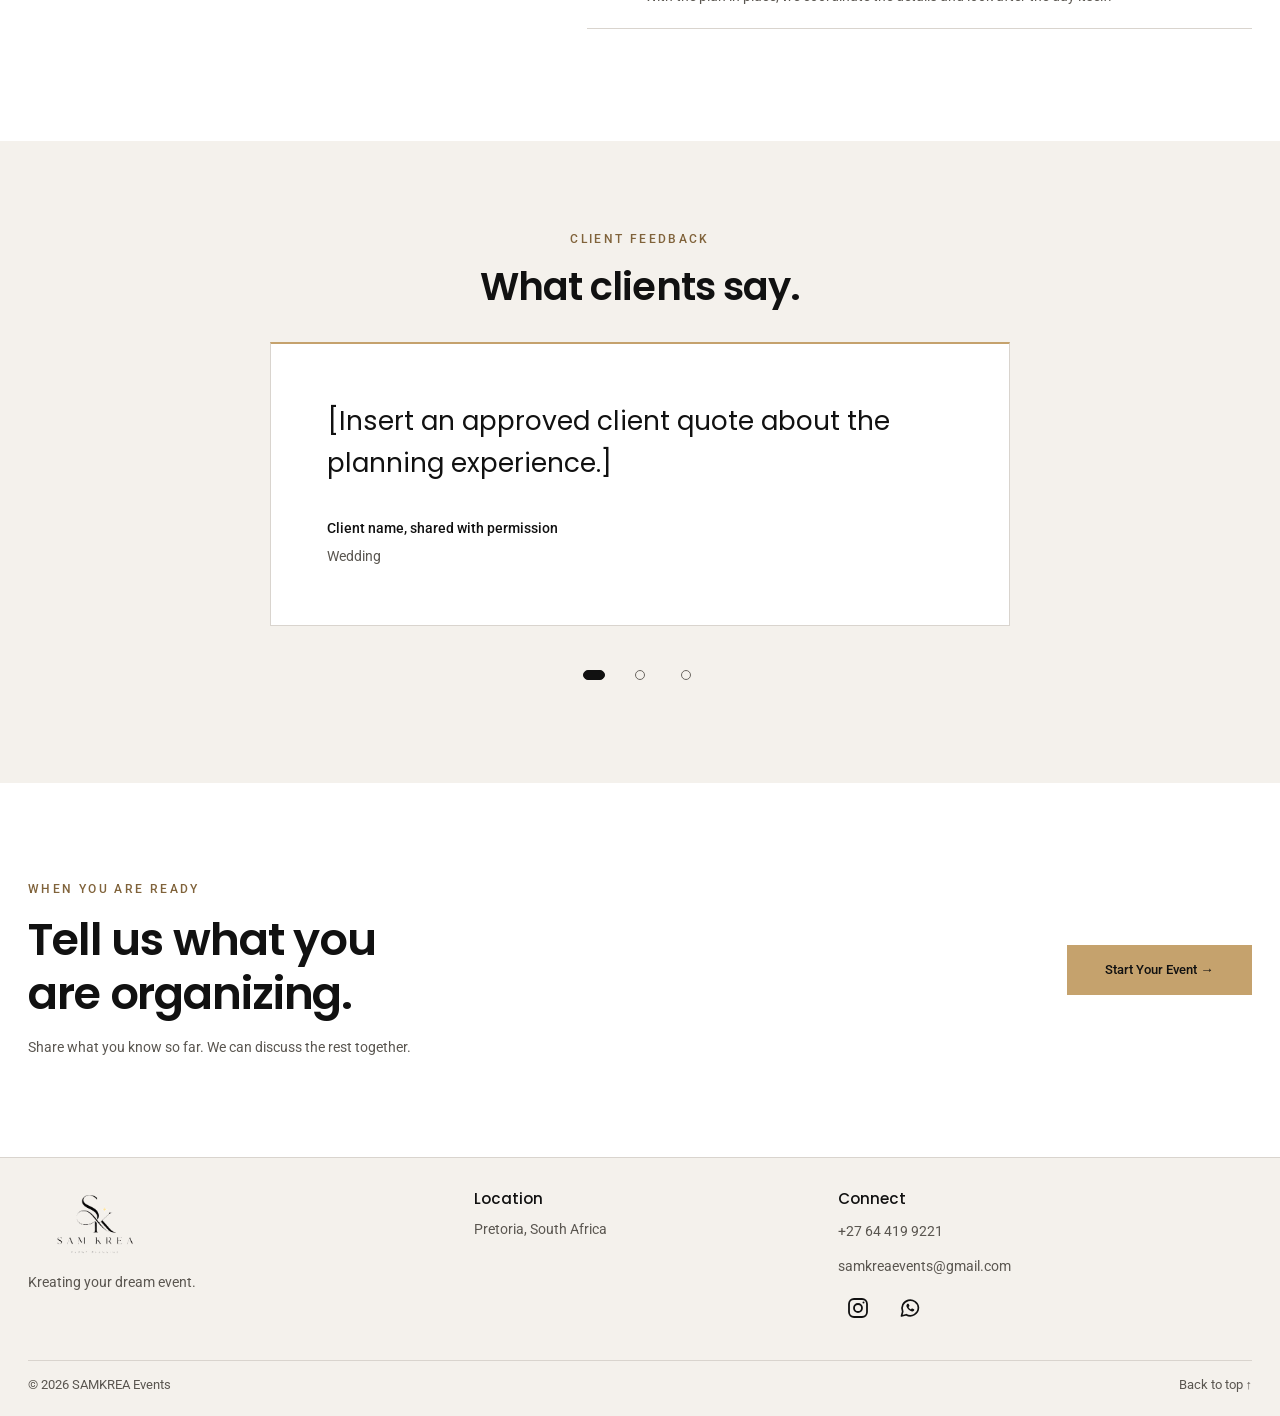
==== commit 1c72df11: "Testimonials slideshow interval edited" ====
--- a/index.html
+++ b/index.html
@@ -166,7 +166,6 @@
             <figcaption><span>03</span> A garden rose</figcaption>
           </figure>
         </div>
-        <p class="portfolio-note">These images are visual references, not a record of SAMKREA client events.</p>
       </section>
 
       <section class="process section-wrap" id="process">
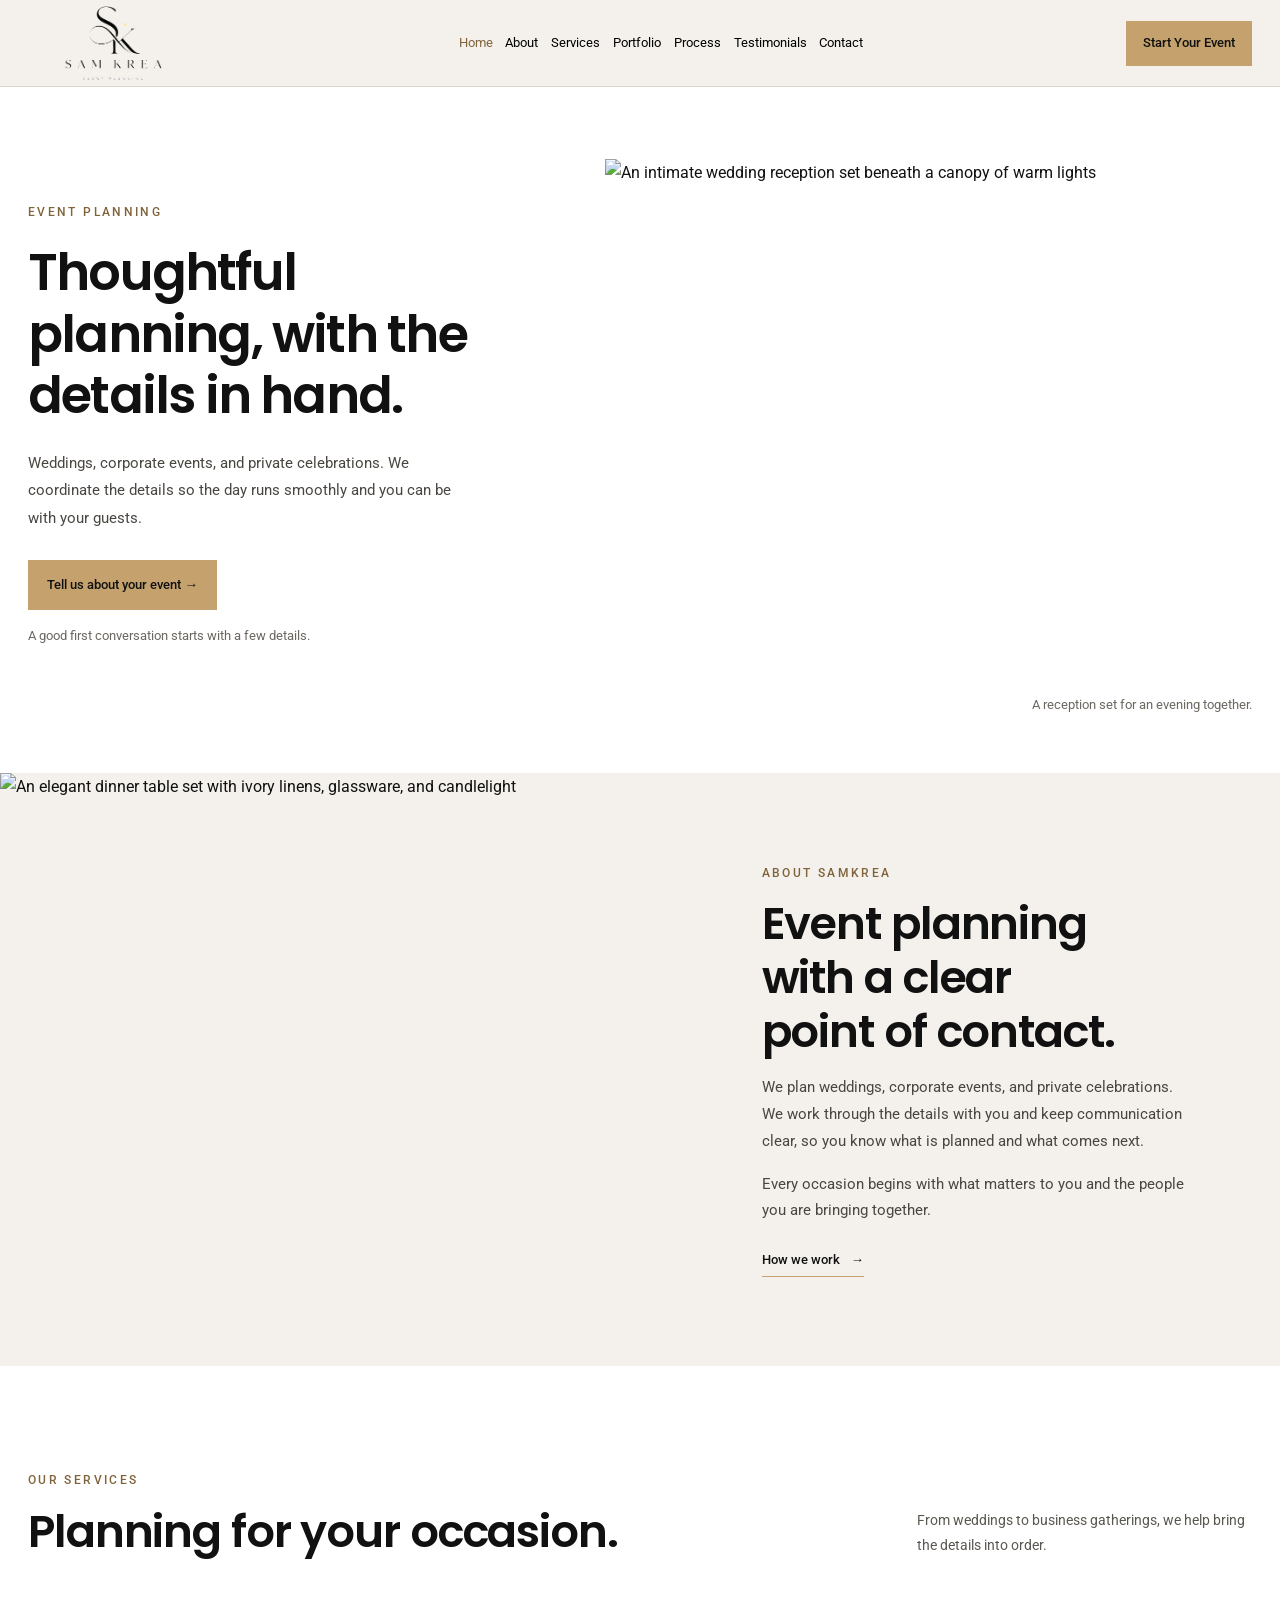
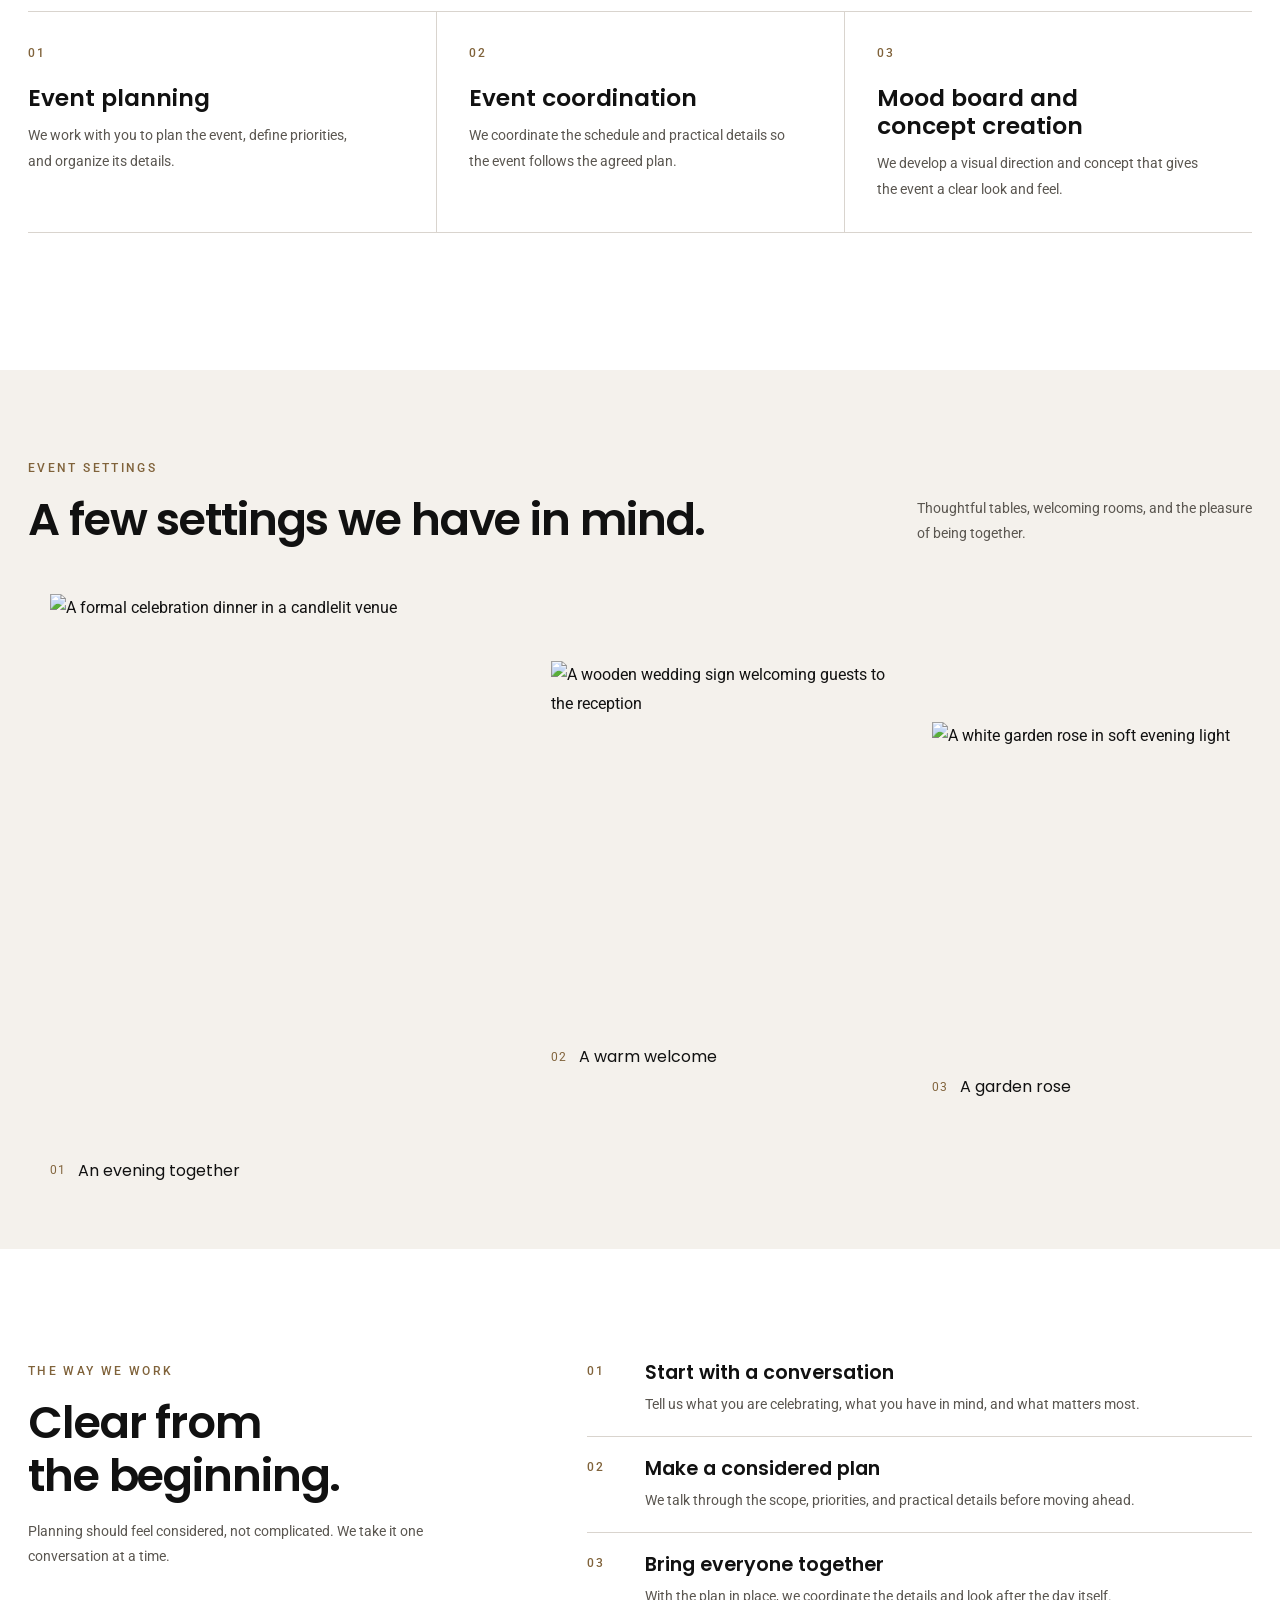
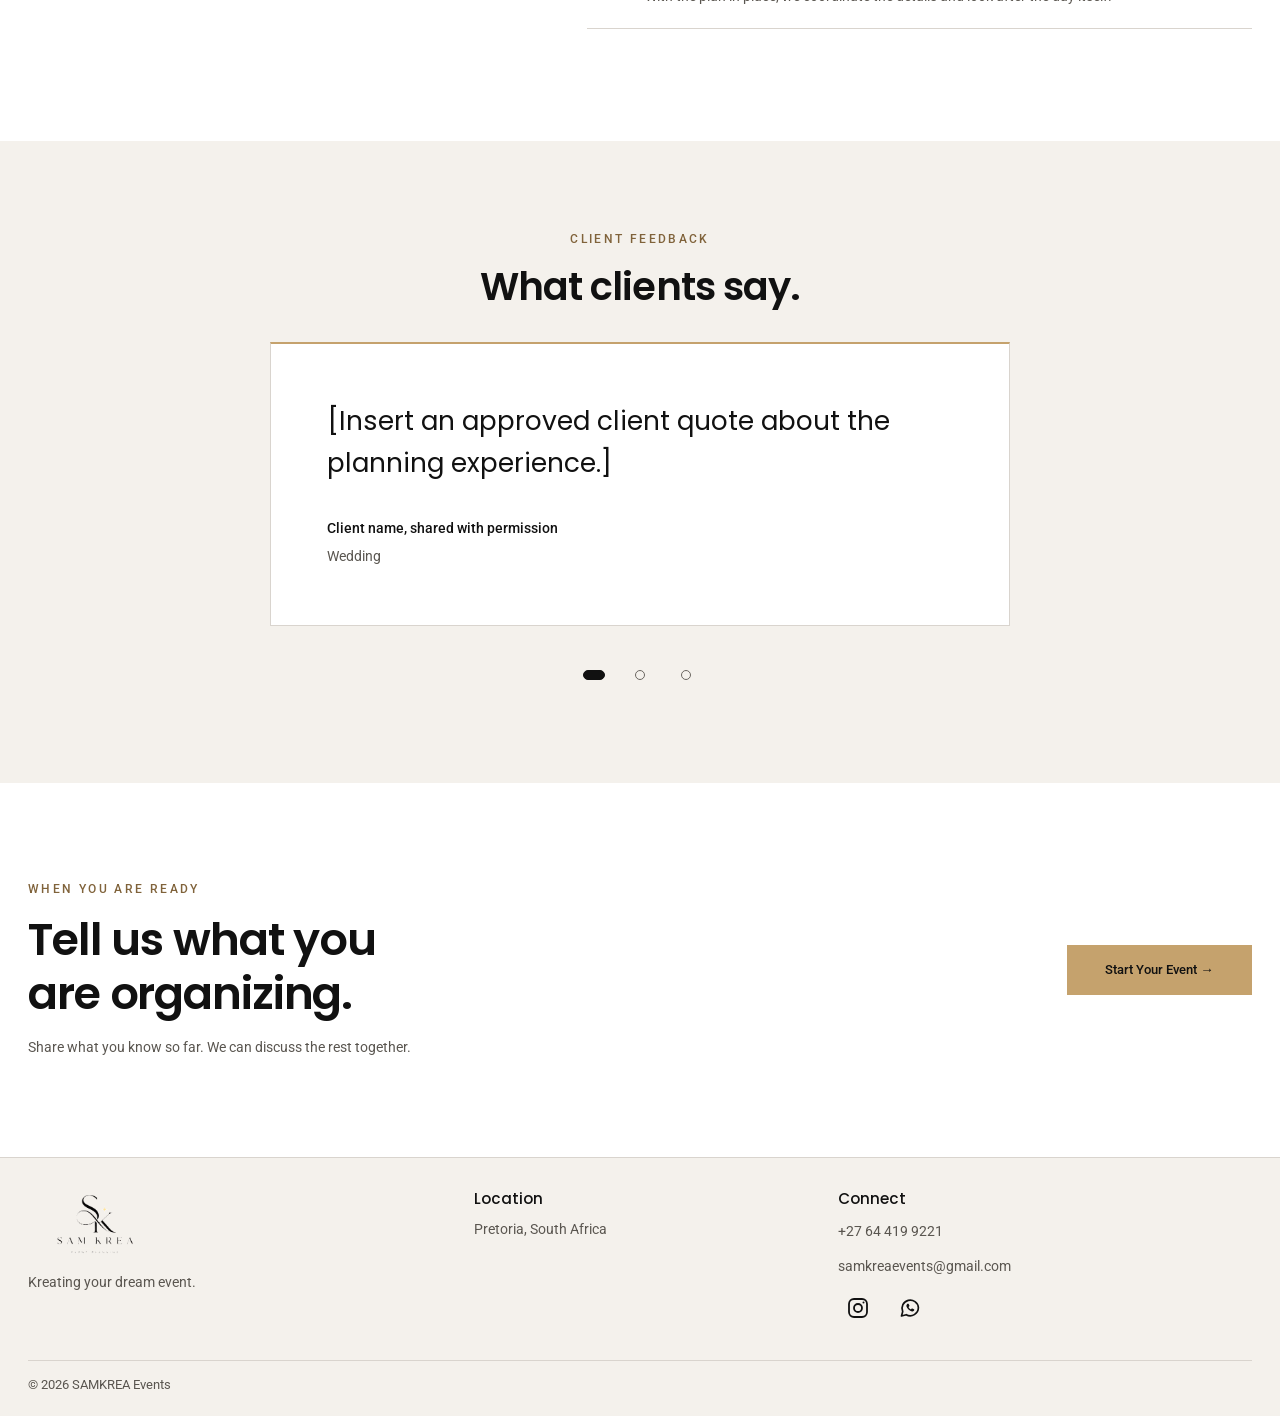
==== commit 6fb079b9: "Back to top button redesigned" ====
--- a/index.html
+++ b/index.html
@@ -59,7 +59,7 @@
       </div>
     </header>
 
-    <main id="main-content">
+    <main id="main-content" tabindex="-1">
       <section class="hero section-wrap" id="home">
         <div class="hero-copy">
           <p class="eyebrow">EVENT PLANNING</p>
@@ -319,8 +319,16 @@
       </section>
       <div class="footer-meta">
         <p class="copyright">© <span id="current-year"></span> SAMKREA Events</p>
-        <a class="back-to-top" href="#top">Back to top <span aria-hidden="true">↑</span></a>
       </div>
     </footer>
+    <button class="back-to-top-button" type="button" aria-label="Back to top" hidden>
+      <svg class="back-to-top-progress" viewBox="0 0 48 48" aria-hidden="true">
+        <circle class="back-to-top-progress-track" cx="24" cy="24" r="21"></circle>
+        <circle class="back-to-top-progress-indicator" cx="24" cy="24" r="21"></circle>
+      </svg>
+      <svg class="back-to-top-arrow" viewBox="0 0 24 24" fill="none" stroke="currentColor" stroke-width="2.4" stroke-linecap="round" stroke-linejoin="round" aria-hidden="true">
+        <path d="M12 19V5M5 12l7-7 7 7"></path>
+      </svg>
+    </button>
   </body>
 </html>
--- a/style.css
+++ b/style.css
@@ -785,15 +785,72 @@
   padding-top: 0.75rem;
 }
 
-.copyright,
-.back-to-top {
+.copyright {
   color: #5a5650;
   font-size: 0.8rem;
 }
 
-.back-to-top {
-  text-decoration: none;
-  white-space: nowrap;
+.back-to-top-button {
+  position: fixed;
+  z-index: 20;
+  right: 1.625rem;
+  bottom: 1.625rem;
+  display: grid;
+  width: 54px;
+  height: 54px;
+  place-items: center;
+  border: 0;
+  border-radius: 50%;
+  padding: 0;
+  color: var(--color-white);
+  background: var(--color-ink);
+  box-shadow: 0 10px 30px rgb(20 30 60 / 10%);
+  cursor: pointer;
+  transition: transform 0.2s ease, background-color 0.2s ease;
+}
+
+.back-to-top-button[hidden] {
+  display: none;
+}
+
+.back-to-top-button:hover {
+  transform: translateY(-2px);
+  background: #80623a;
+}
+
+.back-to-top-progress {
+  position: absolute;
+  inset: 3px;
+  width: calc(100% - 6px);
+  height: calc(100% - 6px);
+  pointer-events: none;
+}
+
+.back-to-top-progress-track,
+.back-to-top-progress-indicator {
+  fill: none;
+  stroke-width: 2.5px;
+}
+
+.back-to-top-progress-track {
+  stroke: rgb(255 255 255 / 28%);
+}
+
+.back-to-top-progress-indicator {
+  transform: rotate(-90deg);
+  transform-origin: 50% 50%;
+  stroke: var(--color-gold);
+  stroke-dasharray: 131.95;
+  stroke-dashoffset: 131.95;
+  transition: stroke-dashoffset 0.15s ease;
+}
+
+.back-to-top-arrow {
+  position: relative;
+  z-index: 1;
+  width: 18px;
+  height: 18px;
+  pointer-events: none;
 }
 
 @media (max-width: 760px) {
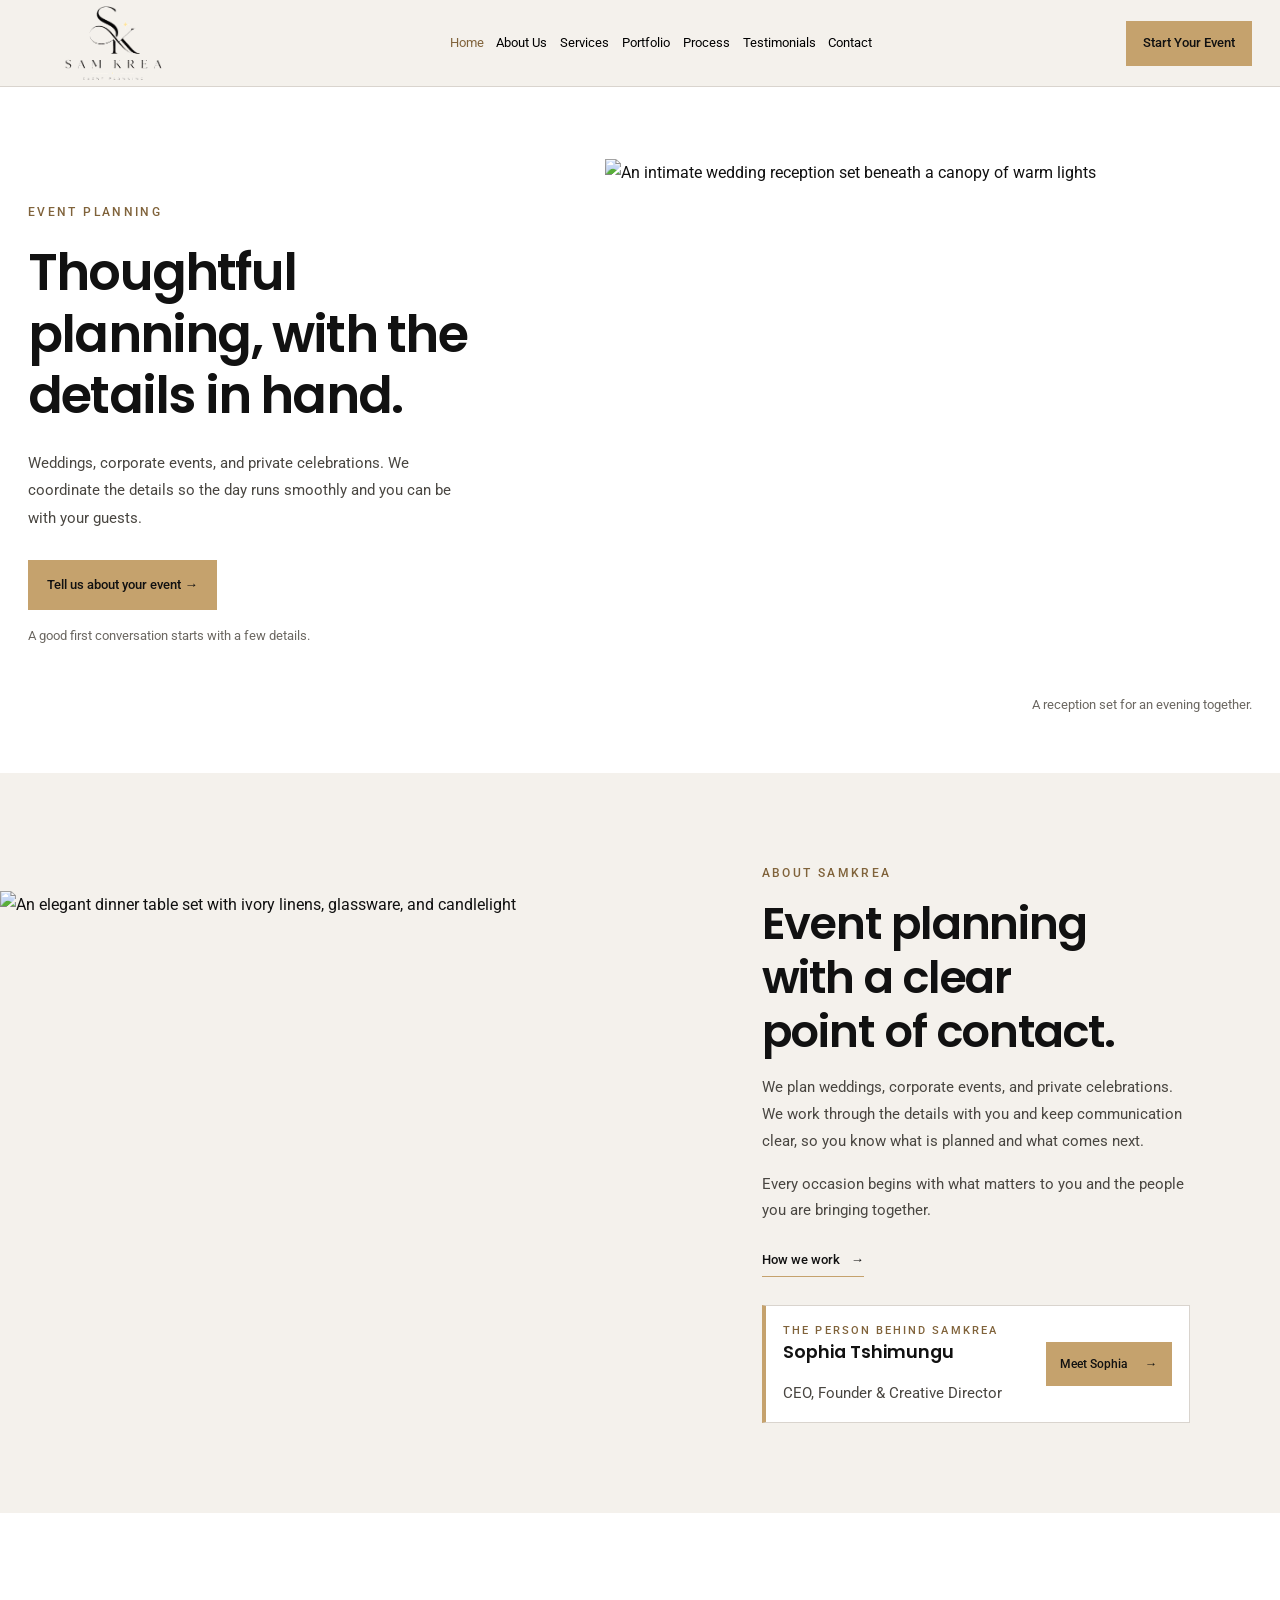
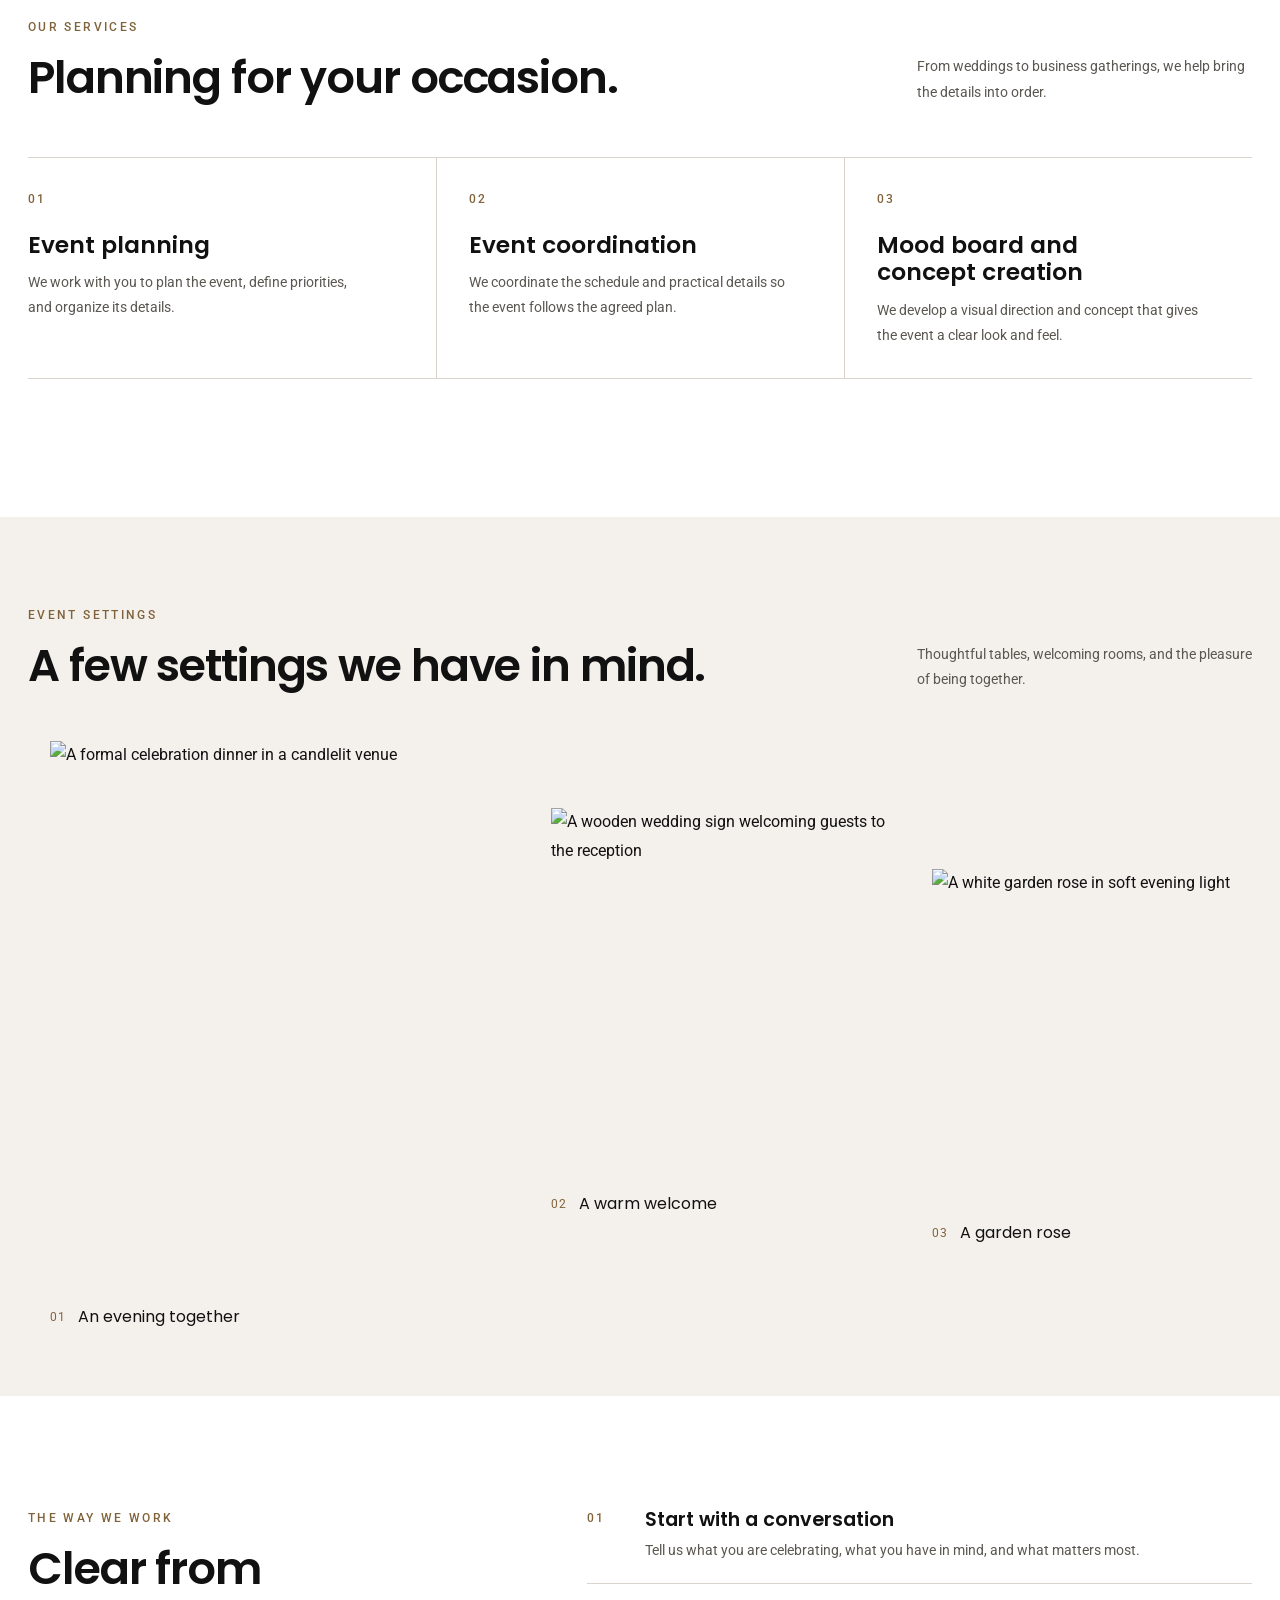
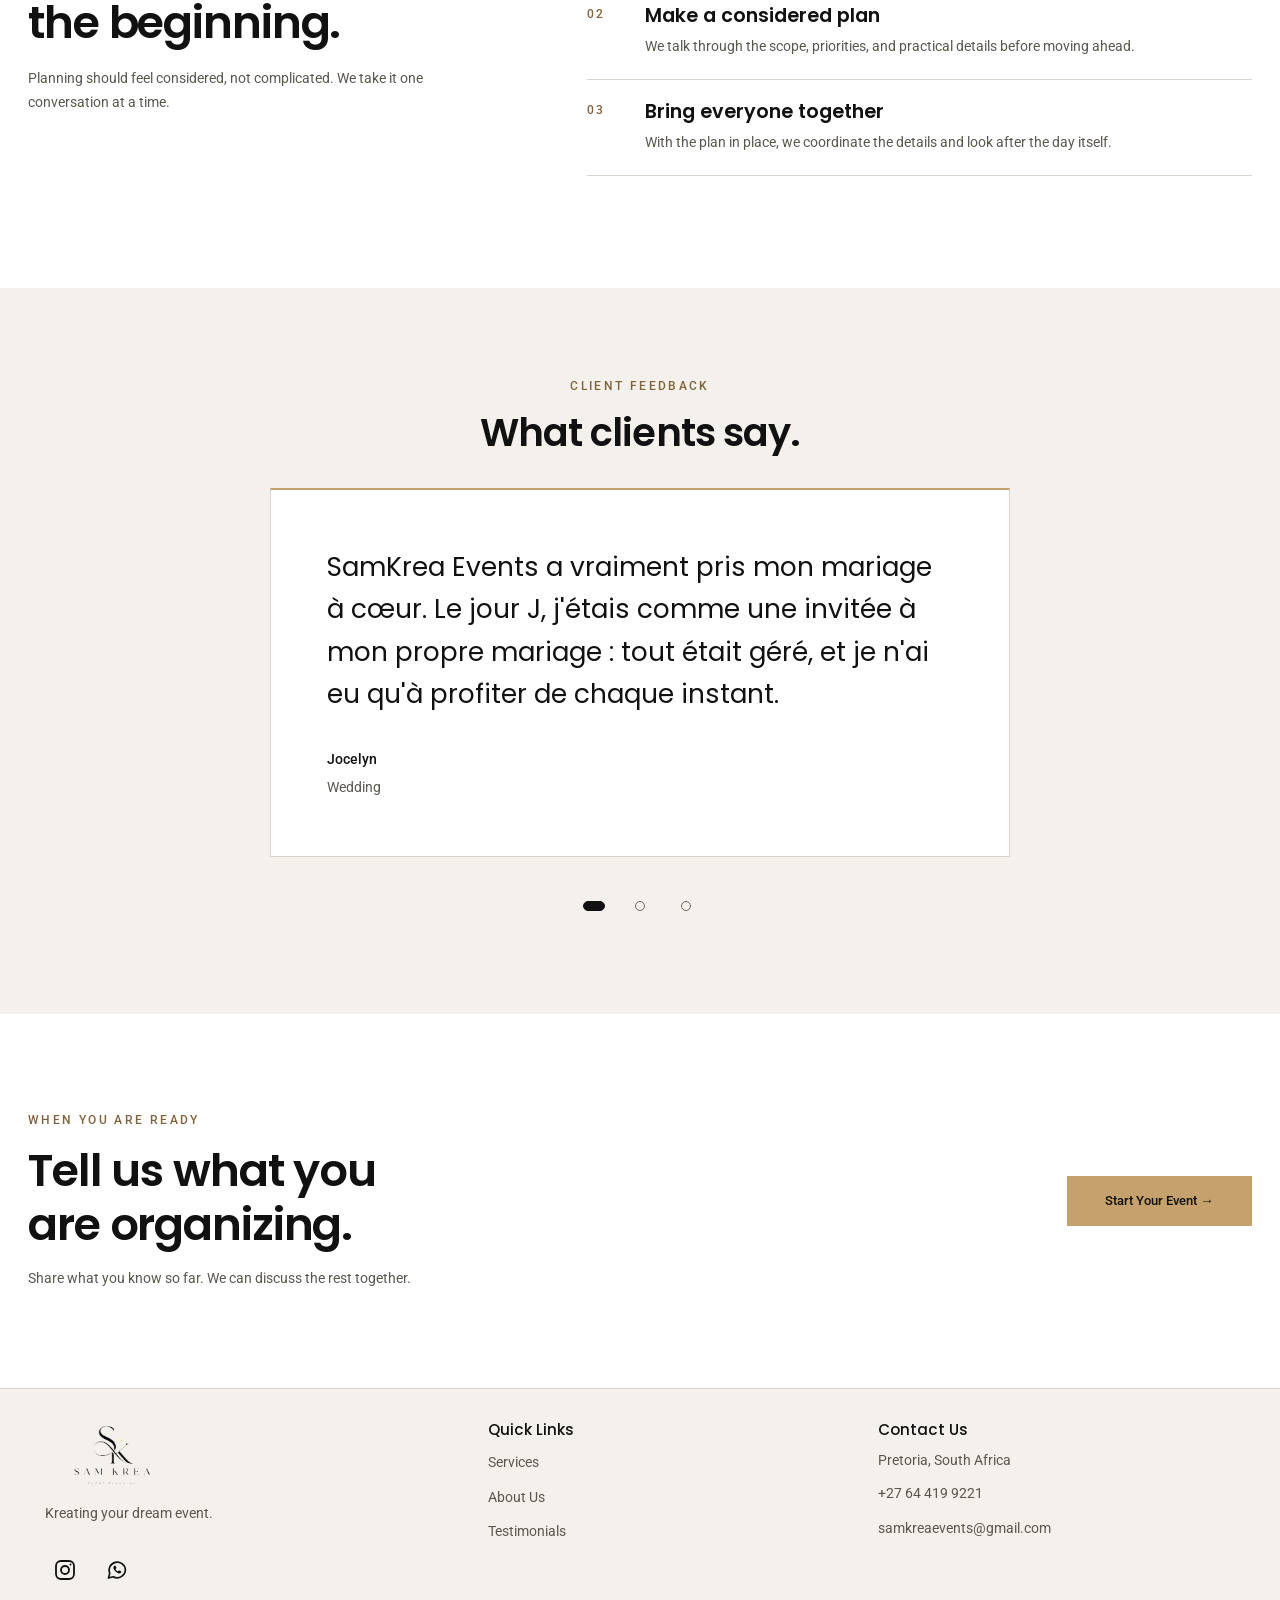
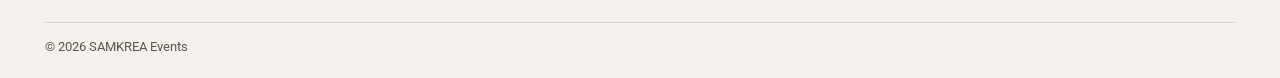
==== commit 7f004f4a: "Founder page added" ====
--- a/index.html
+++ b/index.html
@@ -41,7 +41,7 @@
           </button>
           <ul class="site-menu" id="primary-menu" popover="auto">
             <li><a href="#home" aria-current="location">Home</a></li>
-            <li><a href="#about">About</a></li>
+            <li><a href="#about">About Us</a></li>
             <li><a href="#services">Services</a></li>
             <li><a href="#portfolio">Portfolio</a></li>
             <li><a href="#process">Process</a></li>
@@ -99,6 +99,14 @@
           <p>We plan weddings, corporate events, and private celebrations. We work through the details with you and keep communication clear, so you know what is planned and what comes next.</p>
           <p>Every occasion begins with what matters to you and the people you are bringing together.</p>
           <a class="text-link" href="#process">How we work <span aria-hidden="true">→</span></a>
+          <aside class="founder-callout" aria-labelledby="founder-callout-heading">
+            <div>
+              <p class="eyebrow">THE PERSON BEHIND SAMKREA</p>
+              <h3 id="founder-callout-heading">Sophia Tshimungu</h3>
+              <p class="founder-callout-role">CEO, Founder &amp; Creative Director</p>
+            </div>
+            <a class="button button-gold" href="founder.html">Meet Sophia <span aria-hidden="true">→</span></a>
+          </aside>
         </div>
       </section>
 
@@ -212,9 +220,9 @@
             <!-- Replace these clearly marked templates with approved client testimonials before publication. -->
             <article class="testimonial-slide" role="group" aria-roledescription="slide" aria-label="1 of 3">
               <blockquote class="testimonial-card">
-                <p class="testimonial-quote">[Insert an approved client quote about the planning experience.]</p>
+                <p class="testimonial-quote">SamKrea Events a vraiment pris mon mariage à cœur. Le jour J, j'étais comme une invitée à mon propre mariage : tout était géré, et je n'ai eu qu'à profiter de chaque instant. </p>
                 <footer class="testimonial-attribution">
-                  <cite>Client name, shared with permission</cite>
+                  <cite>Jocelyn</cite>
                   <span>Wedding</span>
                 </footer>
               </blockquote>
@@ -274,17 +282,6 @@
           >
         </a>
         <p class="footer-line">Kreating your dream event.</p>
-      </div>
-      <section class="footer-group" aria-labelledby="footer-location-heading">
-        <h2 class="footer-heading" id="footer-location-heading">Location</h2>
-        <address class="footer-address">Pretoria, South Africa</address>
-      </section>
-      <section class="footer-group" aria-labelledby="footer-connect-heading">
-        <h2 class="footer-heading" id="footer-connect-heading">Connect</h2>
-        <ul class="footer-contact-list">
-          <li><a href="tel:+27762506512">+27 64 419 9221</a></li>
-          <li><a href="mailto:samkreaevents@gmail.com">samkreaevents@gmail.com</a></li>
-        </ul>
         <ul class="footer-social-list">
           <li>
             <a
@@ -315,6 +312,22 @@
               </svg>
             </a>
           </li>
+        </ul>
+      </div>
+      <nav class="footer-group" aria-labelledby="footer-quick-links-heading">
+        <h2 class="footer-heading" id="footer-quick-links-heading">Quick Links</h2>
+        <ul class="footer-link-list">
+          <li><a href="#services">Services</a></li>
+          <li><a href="#about">About Us</a></li>
+          <li><a href="#testimonials">Testimonials</a></li>
+        </ul>
+      </nav>
+      <section class="footer-group" aria-labelledby="footer-contact-heading">
+        <h2 class="footer-heading" id="footer-contact-heading">Contact Us</h2>
+        <address class="footer-address">Pretoria, South Africa</address>
+        <ul class="footer-contact-list">
+          <li><a href="tel:+27644199221">+27 64 419 9221</a></li>
+          <li><a href="mailto:samkreaevents@gmail.com">samkreaevents@gmail.com</a></li>
         </ul>
       </section>
       <div class="footer-meta">
--- a/style.css
+++ b/style.css
@@ -163,8 +163,15 @@
 }
 
 .site-menu a:hover,
-.site-menu a[aria-current="location"] {
+.site-menu a[aria-current="location"],
+.site-menu a[aria-current="page"],
+.site-menu .founder-nav-link {
   color: #80633b;
+}
+
+.site-menu a[aria-current="page"],
+.site-menu .founder-nav-link {
+  font-weight: 500;
 }
 
 .site-header.is-wide .menu-button {
@@ -323,7 +330,12 @@
 }
 
 .intro-image {
-  min-height: 480px;
+  width: min(100%, 720px);
+  min-height: 0;
+  max-height: 540px;
+  align-self: center;
+  justify-self: center;
+  aspect-ratio: 4 / 3;
 }
 
 .intro-copy {
@@ -333,6 +345,136 @@
   align-items: flex-start;
   justify-content: center;
   padding: clamp(3rem, 7vw, 7rem);
+}
+
+.founder-callout {
+  display: flex;
+  width: 100%;
+  align-items: center;
+  justify-content: space-between;
+  gap: 1.25rem;
+  margin-top: 1.75rem;
+  border: 1px solid var(--color-gray);
+  border-inline-start: 4px solid var(--color-gold);
+  padding: 1rem 1.1rem;
+  background: var(--color-white);
+}
+
+.founder-callout .eyebrow {
+  font-size: 0.68rem;
+}
+
+.founder-callout h3 {
+  margin-top: 0.2rem;
+  font-size: 1.1rem;
+}
+
+.founder-callout-role {
+  margin-top: 0.15rem;
+  color: #5a5650;
+  font-size: 0.8rem;
+}
+
+.founder-callout .button {
+  flex: 0 0 auto;
+  min-height: 44px;
+  padding-inline: 0.85rem;
+  font-size: 0.78rem;
+}
+
+.founder-page {
+  padding-block: clamp(3.5rem, 7vw, 6.5rem);
+  background: var(--color-ivory);
+}
+
+.founder-profile {
+  display: grid;
+  width: min(calc(100% - 3.5rem), var(--content-width));
+  grid-template-columns: minmax(0, 0.9fr) minmax(0, 1.1fr);
+  align-items: center;
+  gap: clamp(2.5rem, 6vw, 6rem);
+  margin-inline: auto;
+}
+
+.founder-portrait {
+  width: 100%;
+  max-width: 520px;
+  margin: 0;
+}
+
+.founder-portrait img {
+  height: auto;
+  aspect-ratio: 4 / 5;
+  object-position: center 35%;
+}
+
+.founder-portrait figcaption {
+  margin-top: 0.65rem;
+  color: #5a5650;
+  font-size: 0.78rem;
+}
+
+.founder-copy {
+  max-width: 680px;
+}
+
+.founder-name {
+  margin-top: 0.9rem;
+  font-size: clamp(2.4rem, 4vw, 4rem);
+  letter-spacing: -0.035em;
+}
+
+.founder-title {
+  margin-top: 0.7rem;
+  color: #80633b;
+  font-size: 0.95rem;
+  font-weight: 500;
+}
+
+.founder-bio {
+  max-width: 620px;
+  margin-top: 1.3rem;
+  color: #494641;
+  font-size: 0.98rem;
+}
+
+.founder-social-links {
+  display: flex;
+  flex-wrap: wrap;
+  gap: 0.75rem;
+  margin-top: 1.5rem;
+}
+
+.founder-social-button {
+  width: 48px;
+  min-height: 48px;
+  flex: 0 0 48px;
+  border-radius: 50%;
+  padding: 0;
+}
+
+.founder-social-button svg {
+  display: block;
+  width: 22px;
+  height: 22px;
+}
+
+.founder-music-card {
+  margin-top: 2rem;
+  border-inline-start: 4px solid var(--color-gold);
+  padding: 1.1rem 1.25rem;
+  background: var(--color-white);
+}
+
+.founder-music-card h2 {
+  margin-top: 0.35rem;
+  font-size: clamp(1.35rem, 2vw, 1.8rem);
+}
+
+.founder-music-card p:last-child {
+  margin-top: 0.6rem;
+  color: #5a5650;
+  font-size: 0.9rem;
 }
 
 .intro-copy h2,
@@ -686,11 +828,11 @@
 
 .site-footer {
   display: grid;
-  grid-template-columns: minmax(0, 1fr) minmax(0, 0.8fr) minmax(0, 1fr);
+  grid-template-columns: minmax(0, 1.15fr) repeat(2, minmax(0, 1fr));
   align-items: start;
   gap: 2rem;
   border-top: 1px solid var(--color-gray);
-  padding: 2rem max(1.75rem, calc((100% - var(--content-width)) / 2)) 1.25rem;
+  padding: 2rem clamp(1.25rem, 3.5vw, 3rem) 1.25rem;
   background: var(--color-ivory);
 }
 
@@ -717,25 +859,29 @@
 }
 
 .footer-address {
+  margin-bottom: 0.35rem;
   color: #5a5650;
   font-size: 0.88rem;
   font-style: normal;
 }
 
+.footer-link-list,
 .footer-contact-list {
   display: grid;
   gap: 0.35rem;
-  margin: 0 0 0.5rem;
+  margin: 0;
   padding: 0;
   list-style: none;
 }
 
+.footer-link-list a,
 .footer-contact-list a {
   color: #5a5650;
   font-size: 0.88rem;
   text-decoration: none;
 }
 
+.footer-link-list a:hover,
 .footer-contact-list a:hover {
   color: #80623a;
   text-decoration: underline;
@@ -746,7 +892,7 @@
   display: flex;
   align-items: center;
   gap: 0.75rem;
-  margin: 0;
+  margin: 0.75rem 0 0;
   padding: 0;
   list-style: none;
 }
@@ -901,11 +1047,27 @@
   .intro-image {
     min-width: 0;
     min-height: 0;
-    height: min(82vw, 430px);
+    height: min(76vw, 400px);
   }
 
   .intro-copy {
     padding: 3.5rem 1.5rem 4rem;
+  }
+
+  .founder-callout {
+    align-items: flex-start;
+    flex-direction: column;
+  }
+
+  .founder-profile {
+    width: min(calc(100% - 2.5rem), 600px);
+    grid-template-columns: 1fr;
+    gap: 2.5rem;
+  }
+
+  .founder-portrait {
+    max-width: 460px;
+    margin-inline: auto;
   }
 
   .services,
@@ -1027,6 +1189,10 @@
 
   .section-wrap {
     width: calc(100% - 2rem);
+  }
+
+  .founder-callout {
+    padding: 0.9rem;
   }
 
   .site-footer {
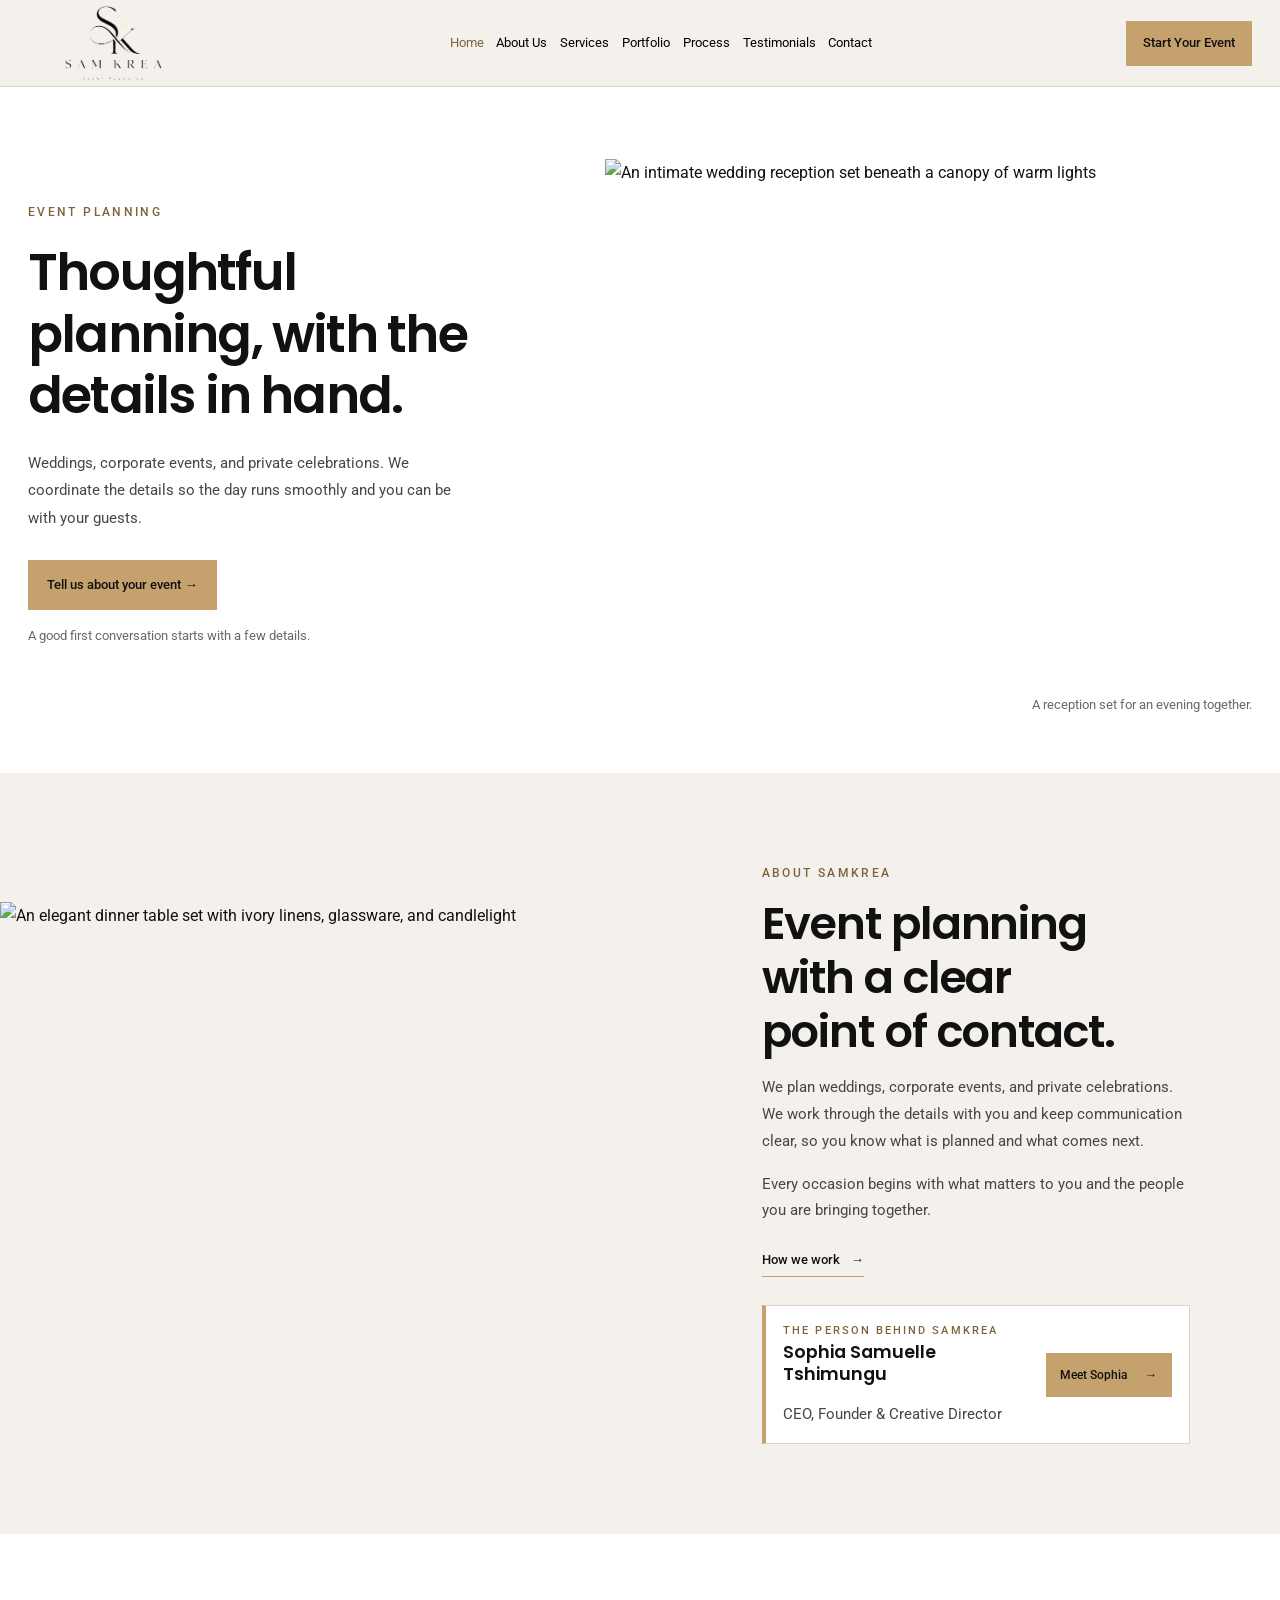
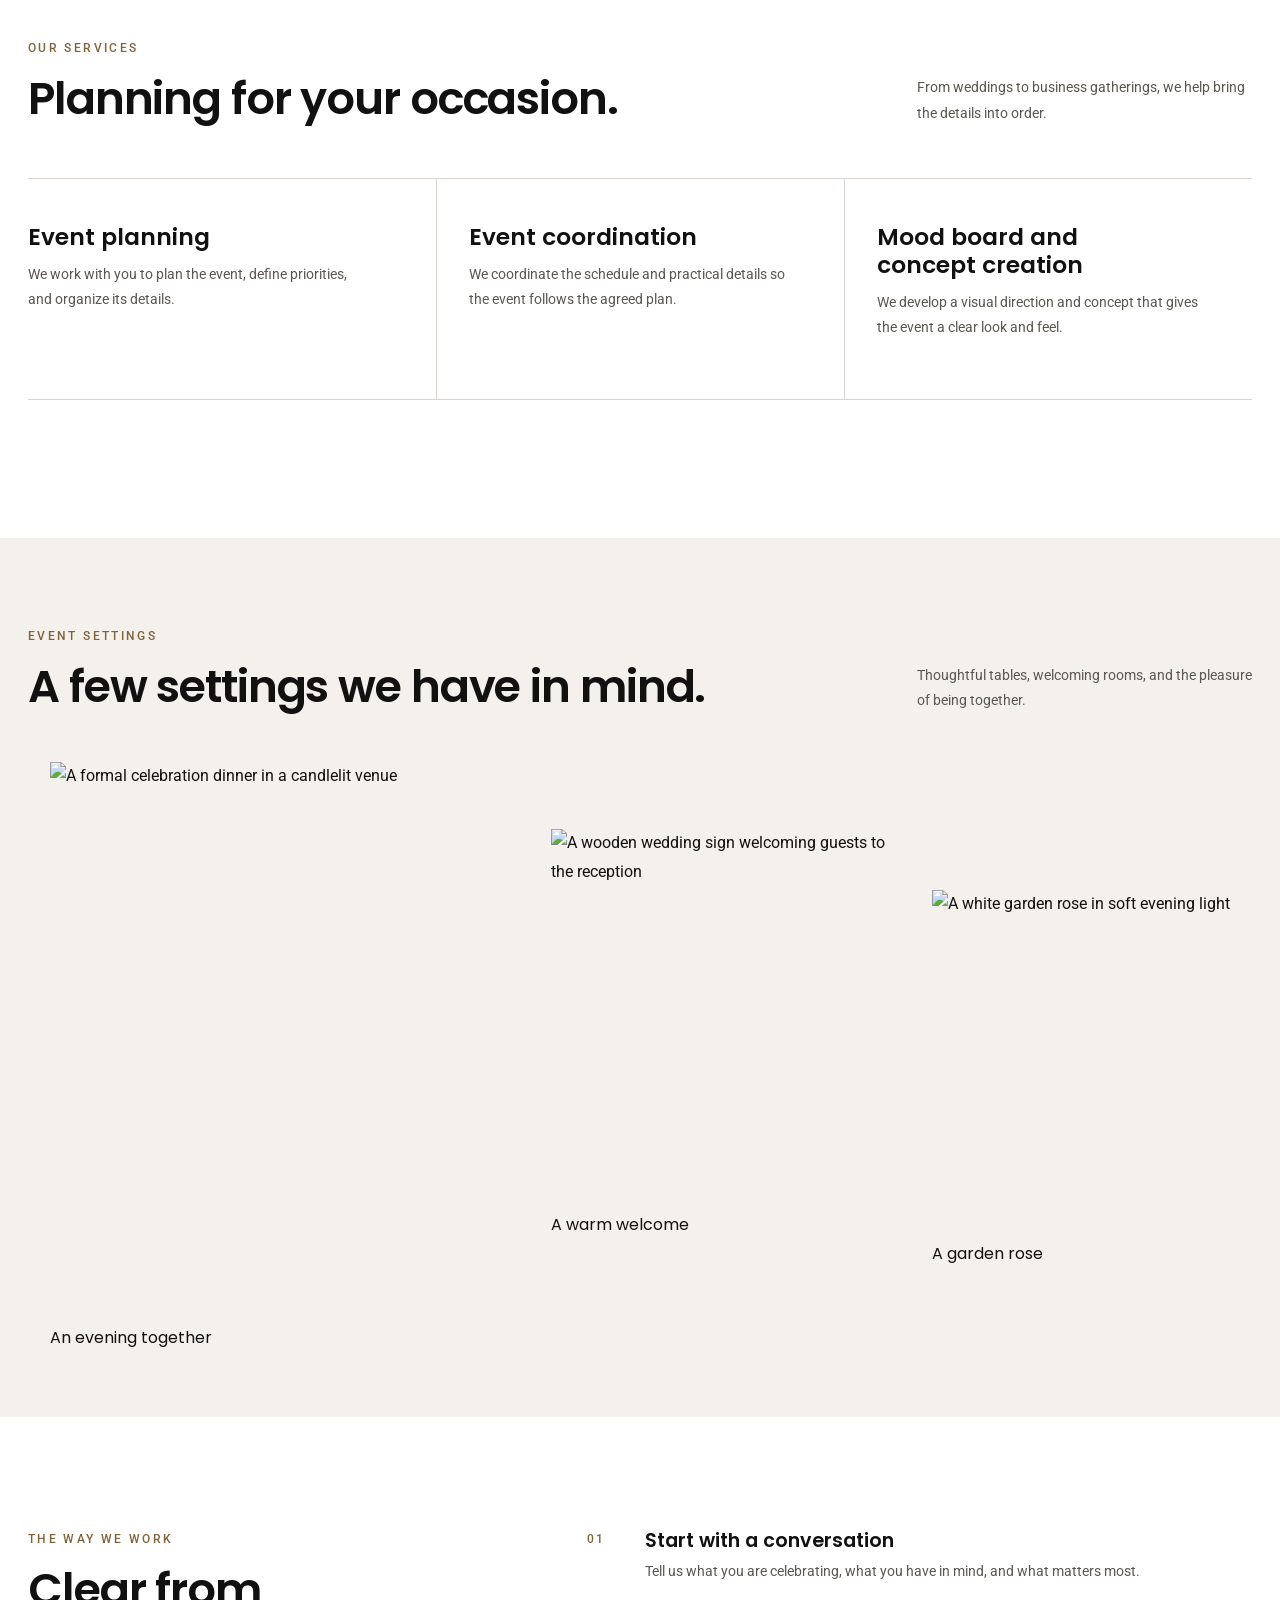
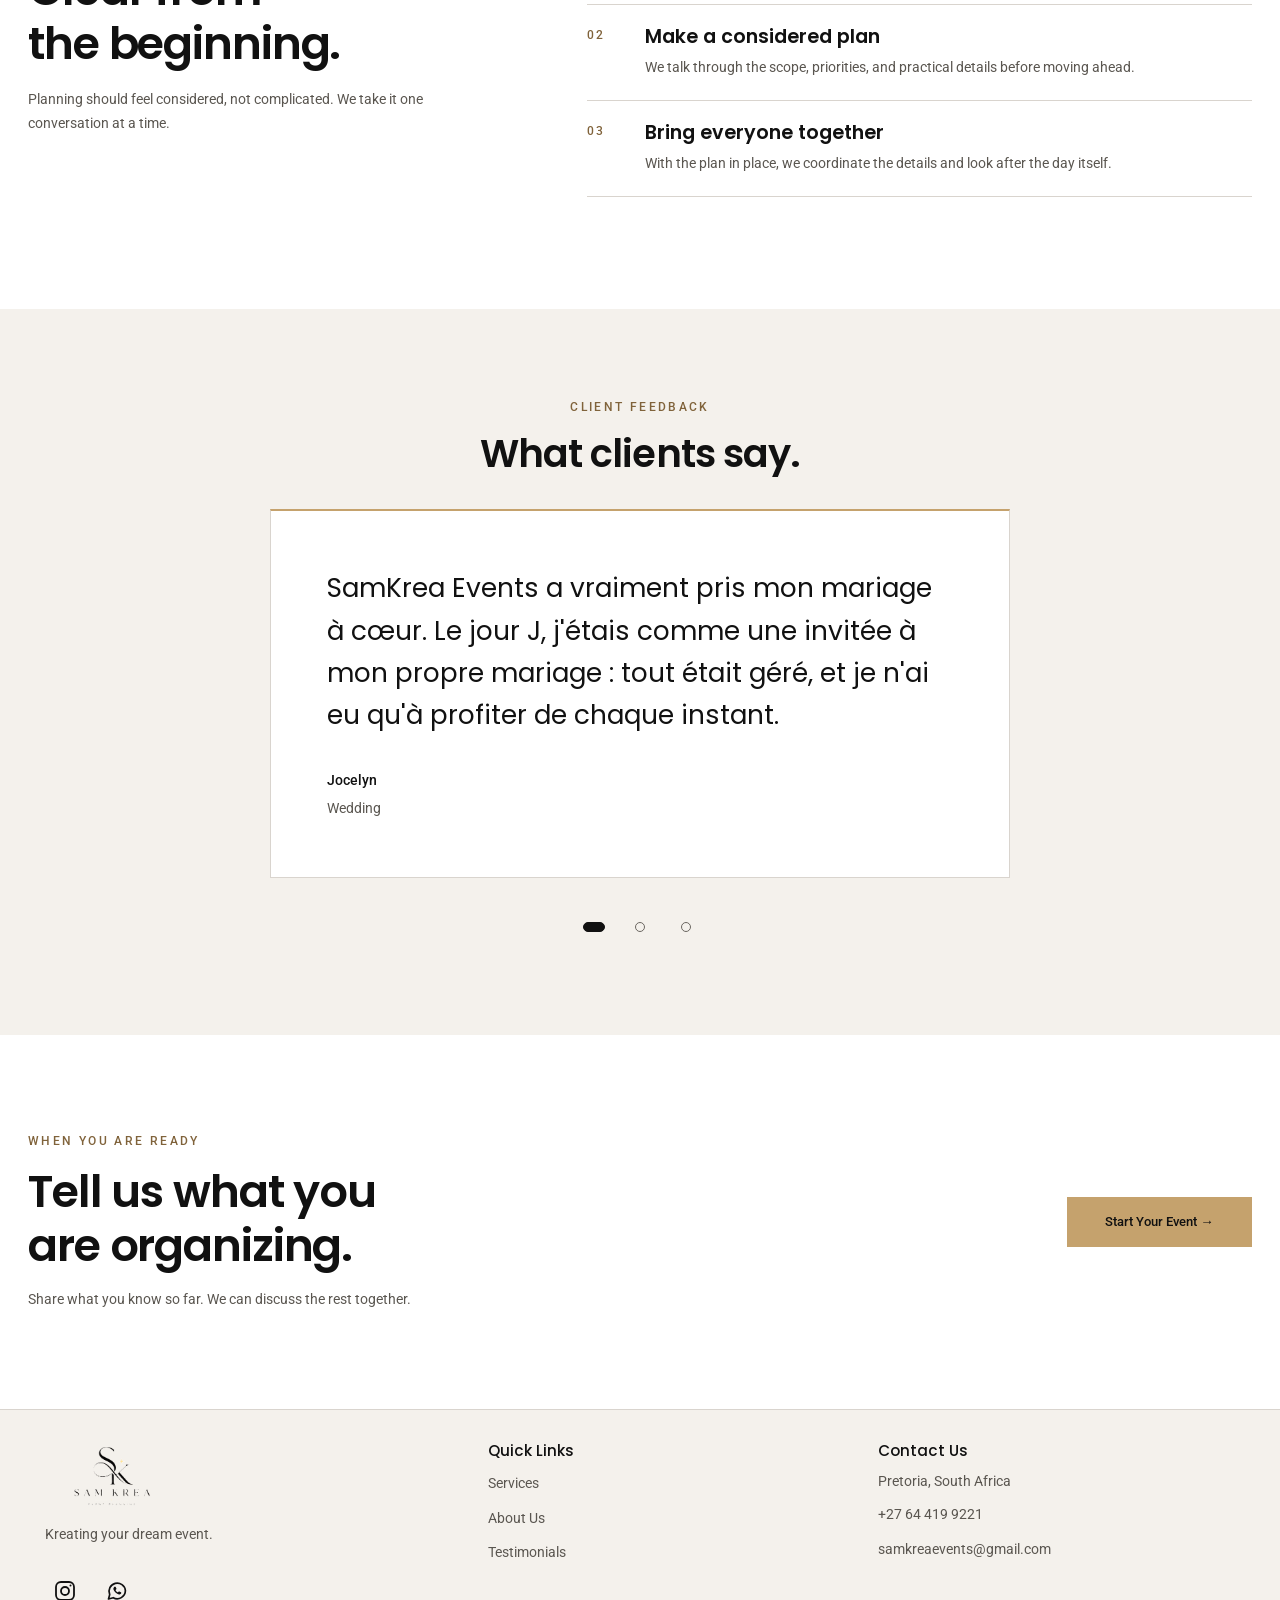
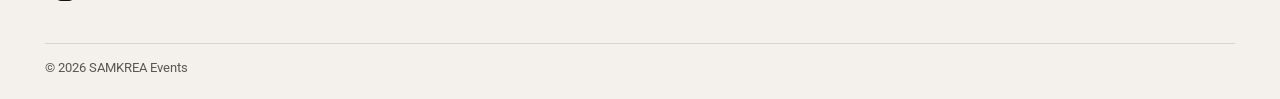
==== commit 2992c8b6: "Founder portrait added" ====
--- a/index.html
+++ b/index.html
@@ -102,7 +102,7 @@
           <aside class="founder-callout" aria-labelledby="founder-callout-heading">
             <div>
               <p class="eyebrow">THE PERSON BEHIND SAMKREA</p>
-              <h3 id="founder-callout-heading">Sophia Tshimungu</h3>
+              <h3 id="founder-callout-heading">Sophia Samuelle Tshimungu</h3>
               <p class="founder-callout-role">CEO, Founder &amp; Creative Director</p>
             </div>
             <a class="button button-gold" href="founder.html">Meet Sophia <span aria-hidden="true">→</span></a>
@@ -120,17 +120,14 @@
         </div>
         <ul class="service-list">
           <li class="service-item">
-            <span class="service-number">01</span>
             <h3>Event planning</h3>
             <p>We work with you to plan the event, define priorities, and organize its details.</p>
           </li>
           <li class="service-item">
-            <span class="service-number">02</span>
             <h3>Event coordination</h3>
             <p>We coordinate the schedule and practical details so the event follows the agreed plan.</p>
           </li>
           <li class="service-item">
-            <span class="service-number">03</span>
             <h3>Mood board and concept creation</h3>
             <p>We develop a visual direction and concept that gives the event a clear look and feel.</p>
           </li>
@@ -153,7 +150,7 @@
               loading="lazy"
               decoding="async"
             >
-            <figcaption><span>01</span> An evening together</figcaption>
+            <figcaption> An evening together</figcaption>
           </figure>
           <figure class="portfolio-item portfolio-item-offset">
             <img
@@ -162,7 +159,7 @@
               loading="lazy"
               decoding="async"
             >
-            <figcaption><span>02</span> A warm welcome</figcaption>
+            <figcaption> A warm welcome</figcaption>
           </figure>
           <figure class="portfolio-item portfolio-item-small">
             <img
@@ -171,7 +168,7 @@
               loading="lazy"
               decoding="async"
             >
-            <figcaption><span>03</span> A garden rose</figcaption>
+            <figcaption> A garden rose</figcaption>
           </figure>
         </div>
       </section>
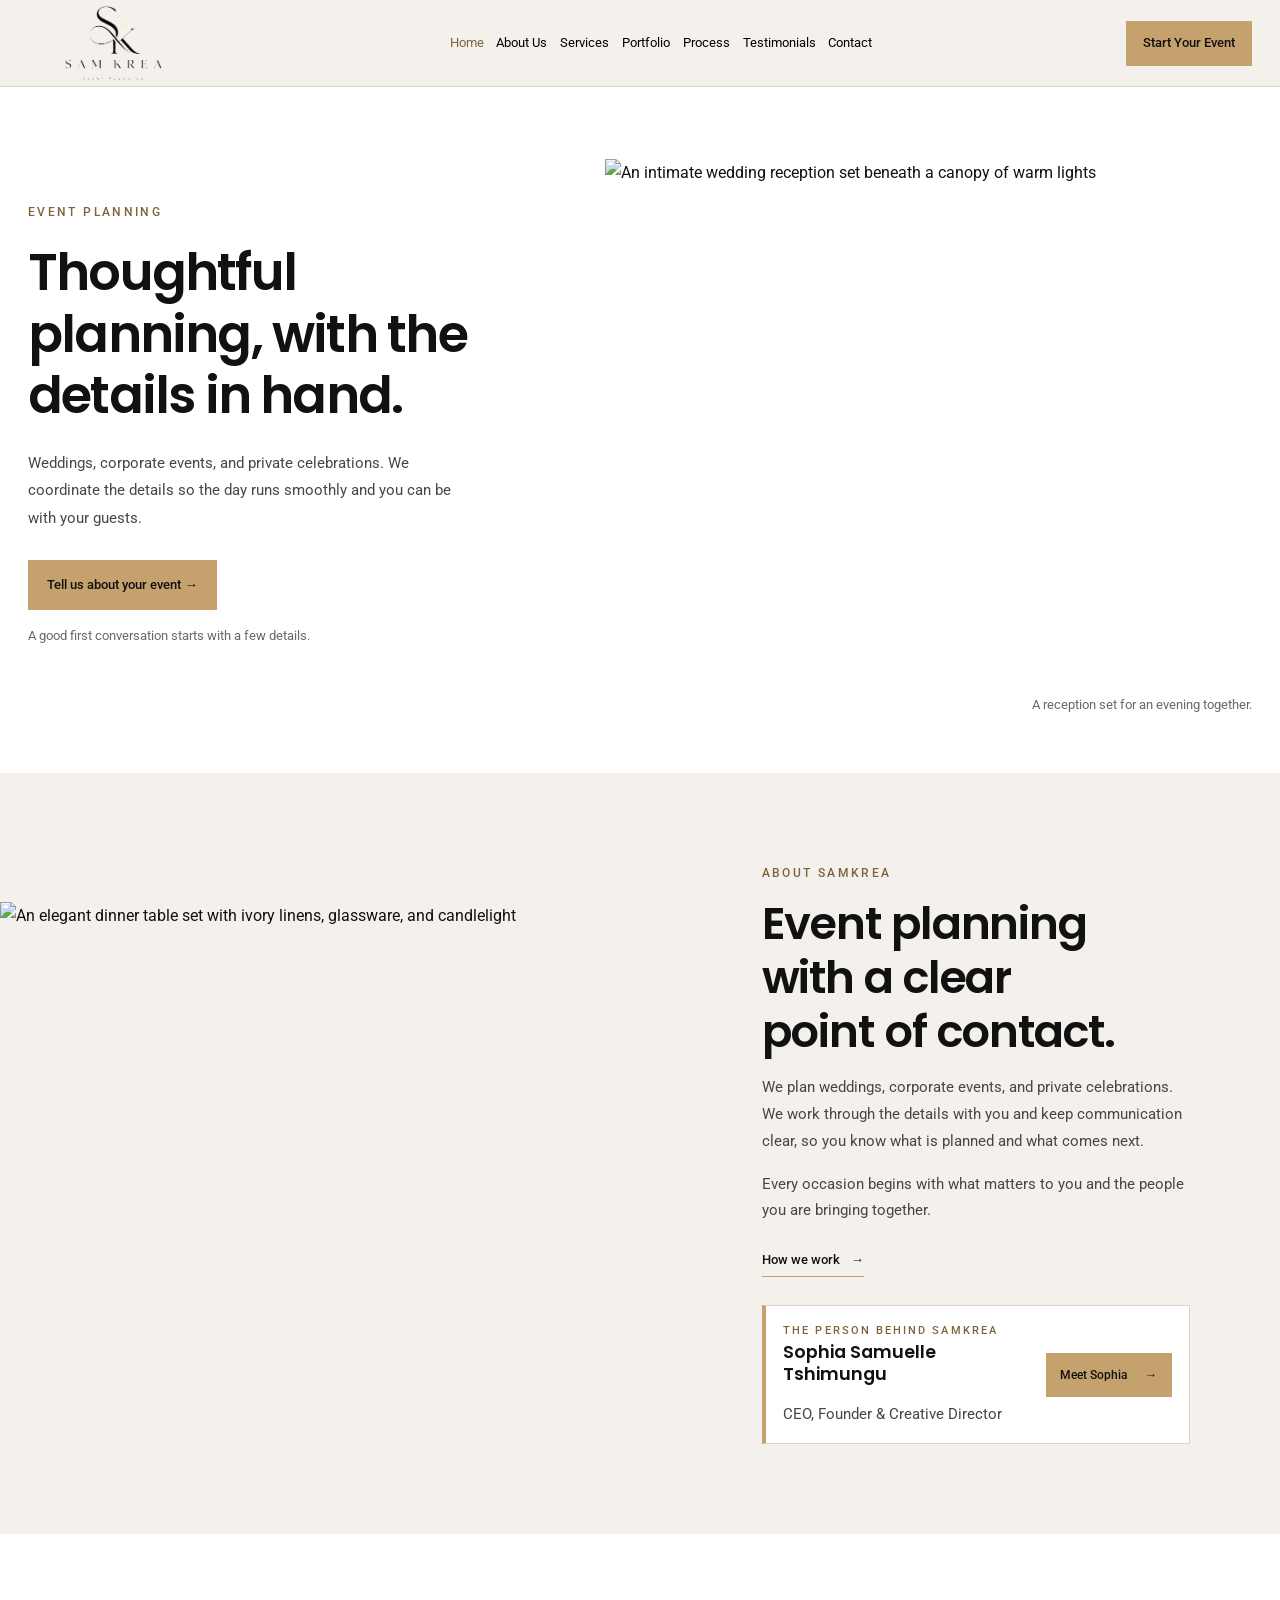
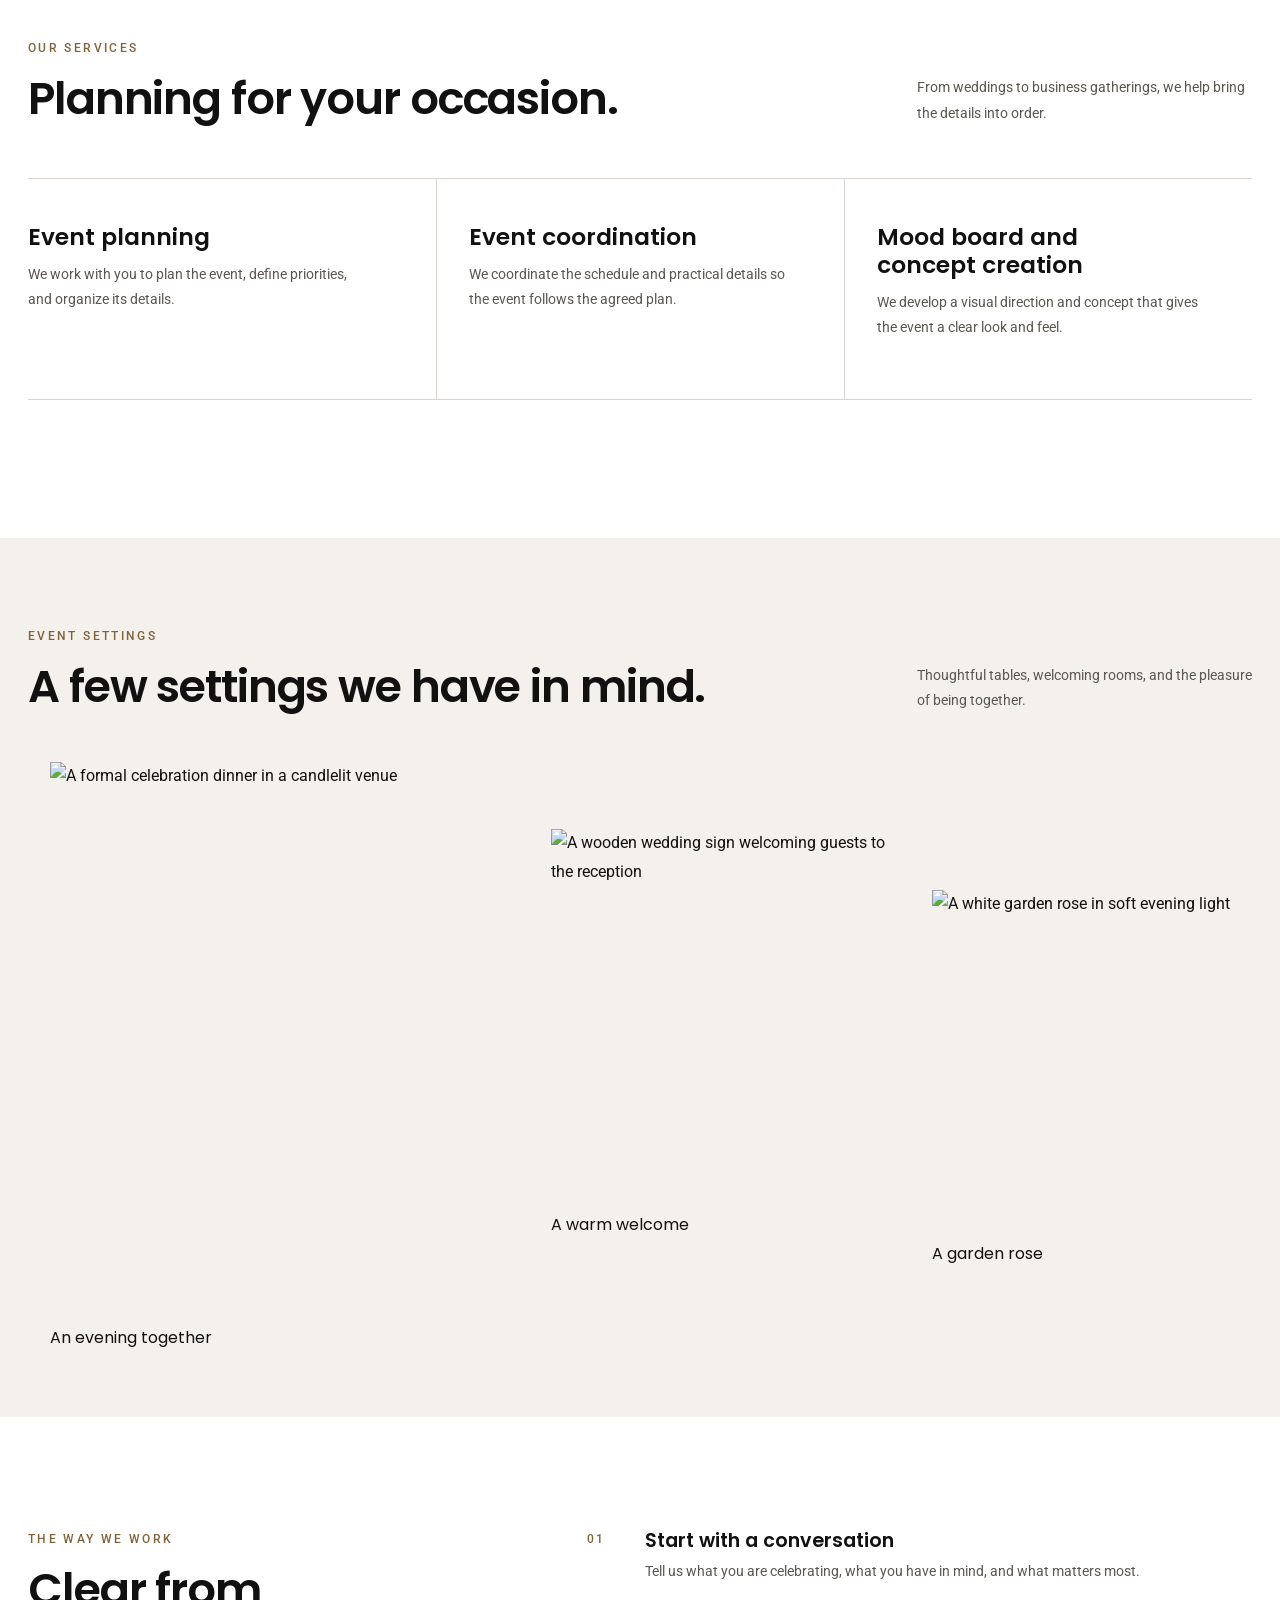
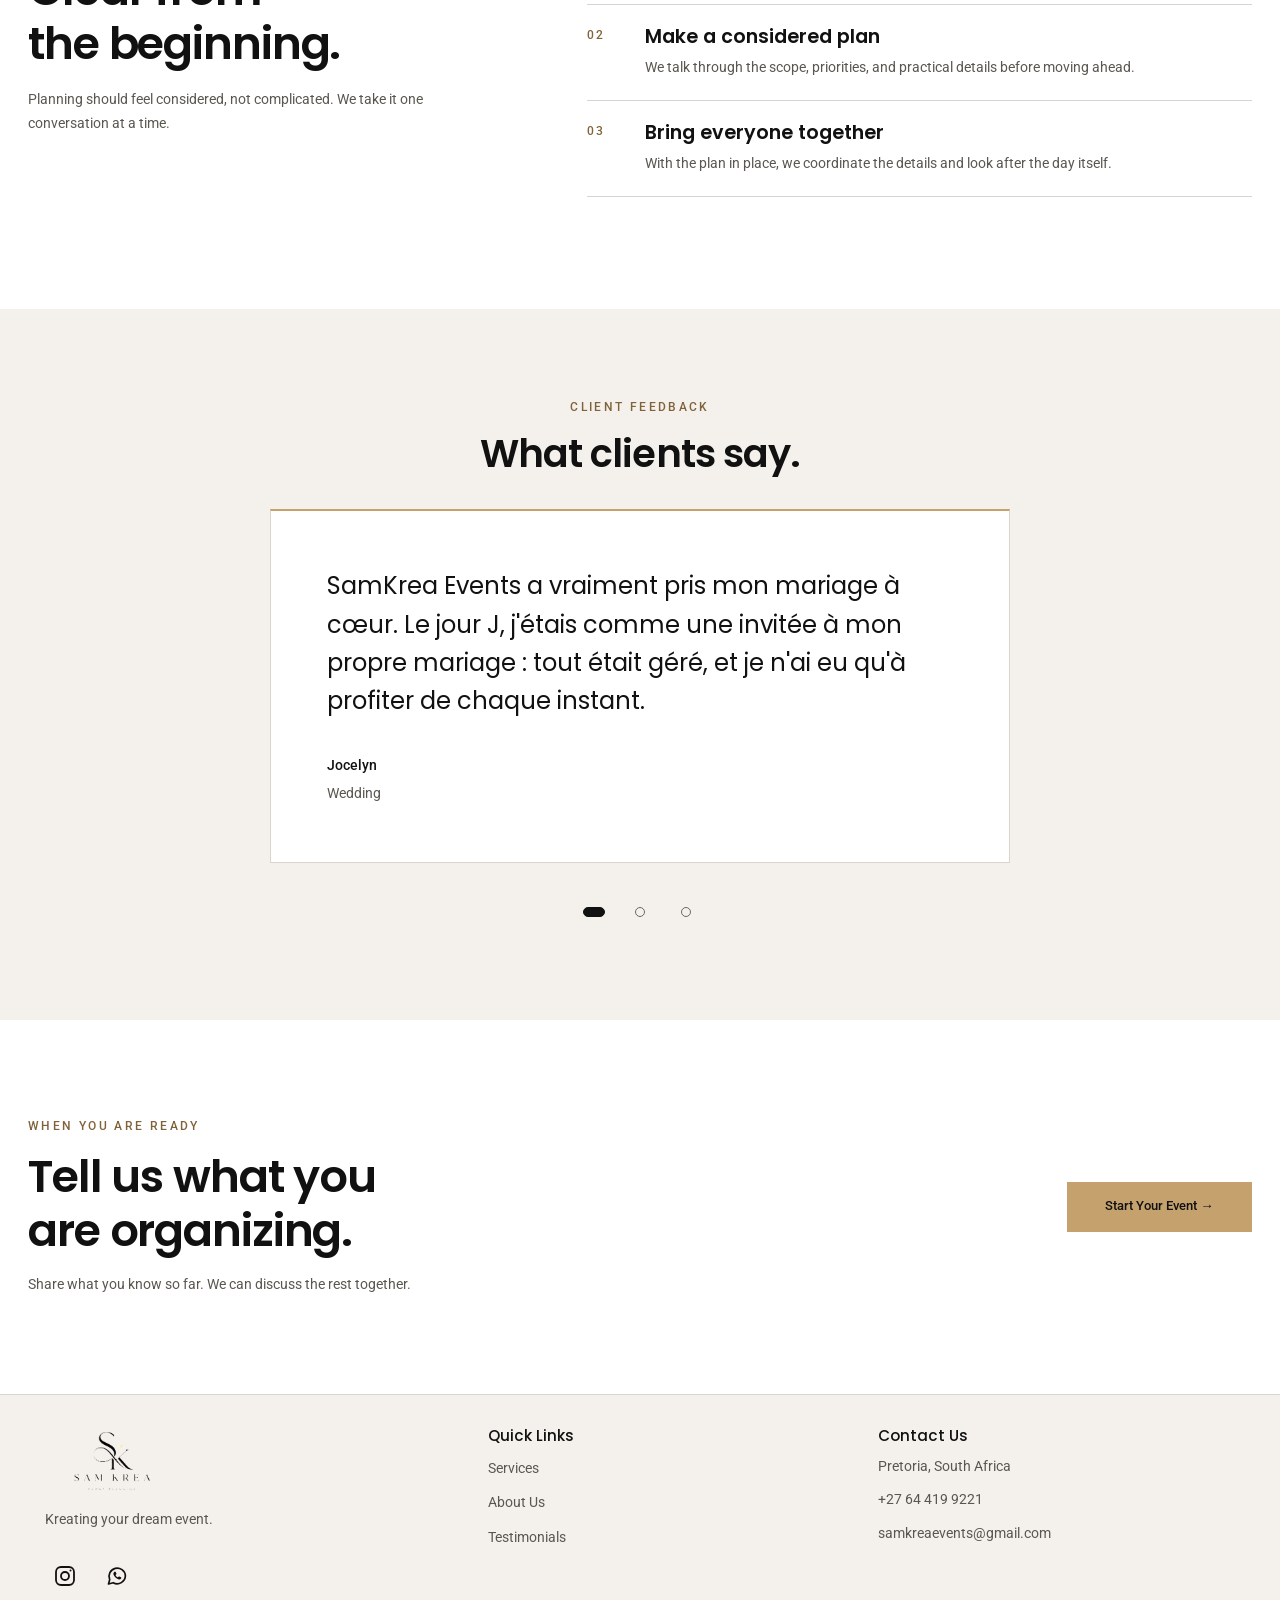
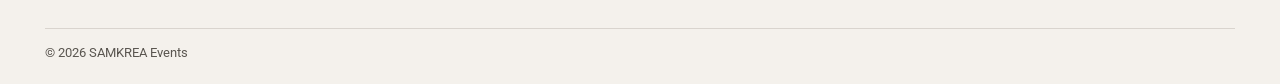
==== commit d6507c50: "Design fix" ====
--- a/index.html
+++ b/index.html
@@ -214,7 +214,6 @@
           <p class="eyebrow">CLIENT FEEDBACK</p>
           <h2 id="testimonials-heading">What clients say.</h2>
           <div class="testimonial-track" role="group" aria-label="Client testimonials" tabindex="0">
-            <!-- Replace these clearly marked templates with approved client testimonials before publication. -->
             <article class="testimonial-slide" role="group" aria-roledescription="slide" aria-label="1 of 3">
               <blockquote class="testimonial-card">
                 <p class="testimonial-quote">SamKrea Events a vraiment pris mon mariage à cœur. Le jour J, j'étais comme une invitée à mon propre mariage : tout était géré, et je n'ai eu qu'à profiter de chaque instant. </p>
@@ -224,7 +223,7 @@
                 </footer>
               </blockquote>
             </article>
-            <article class="testimonial-slide" role="group" aria-roledescription="slide" aria-label="2 of 3">
+            <!--<article class="testimonial-slide" role="group" aria-roledescription="slide" aria-label="2 of 3">
               <blockquote class="testimonial-card">
                 <p class="testimonial-quote">[Insert an approved client quote about event coordination.]</p>
                 <footer class="testimonial-attribution">
@@ -241,7 +240,7 @@
                   <span>Private celebration</span>
                 </footer>
               </blockquote>
-            </article>
+            </article>-->
           </div>
           <nav class="testimonial-pagination" aria-label="Choose a testimonial">
             <button type="button" aria-label="Go to testimonial 1" aria-current="true" data-testimonial-index="0"></button>
--- a/style.css
+++ b/style.css
@@ -727,7 +727,7 @@
   max-width: 650px;
   margin-inline: auto;
   font-family: var(--font-heading);
-  font-size: clamp(1.15rem, 2.5vw, 1.65rem);
+  font-size: clamp(1.05rem, 2.2vw, 1.5rem);
   line-height: 1.6;
 }
 
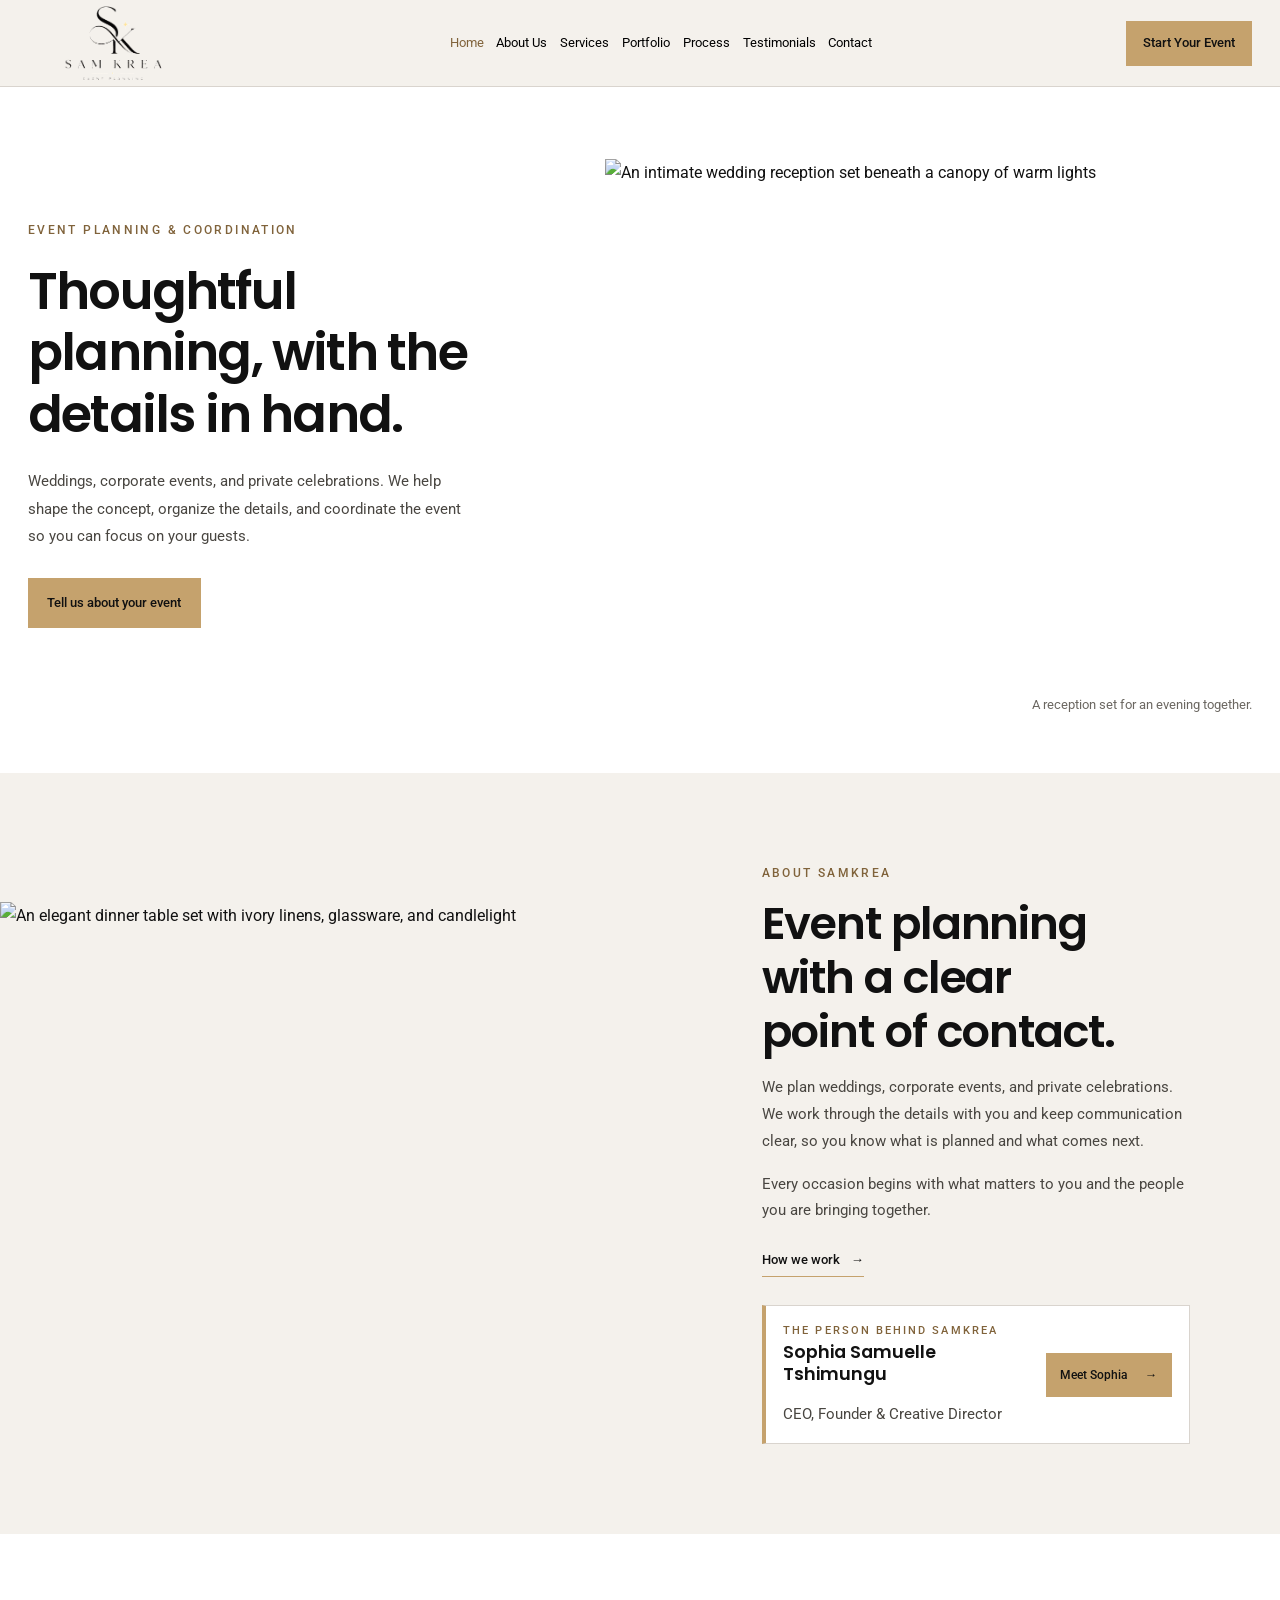
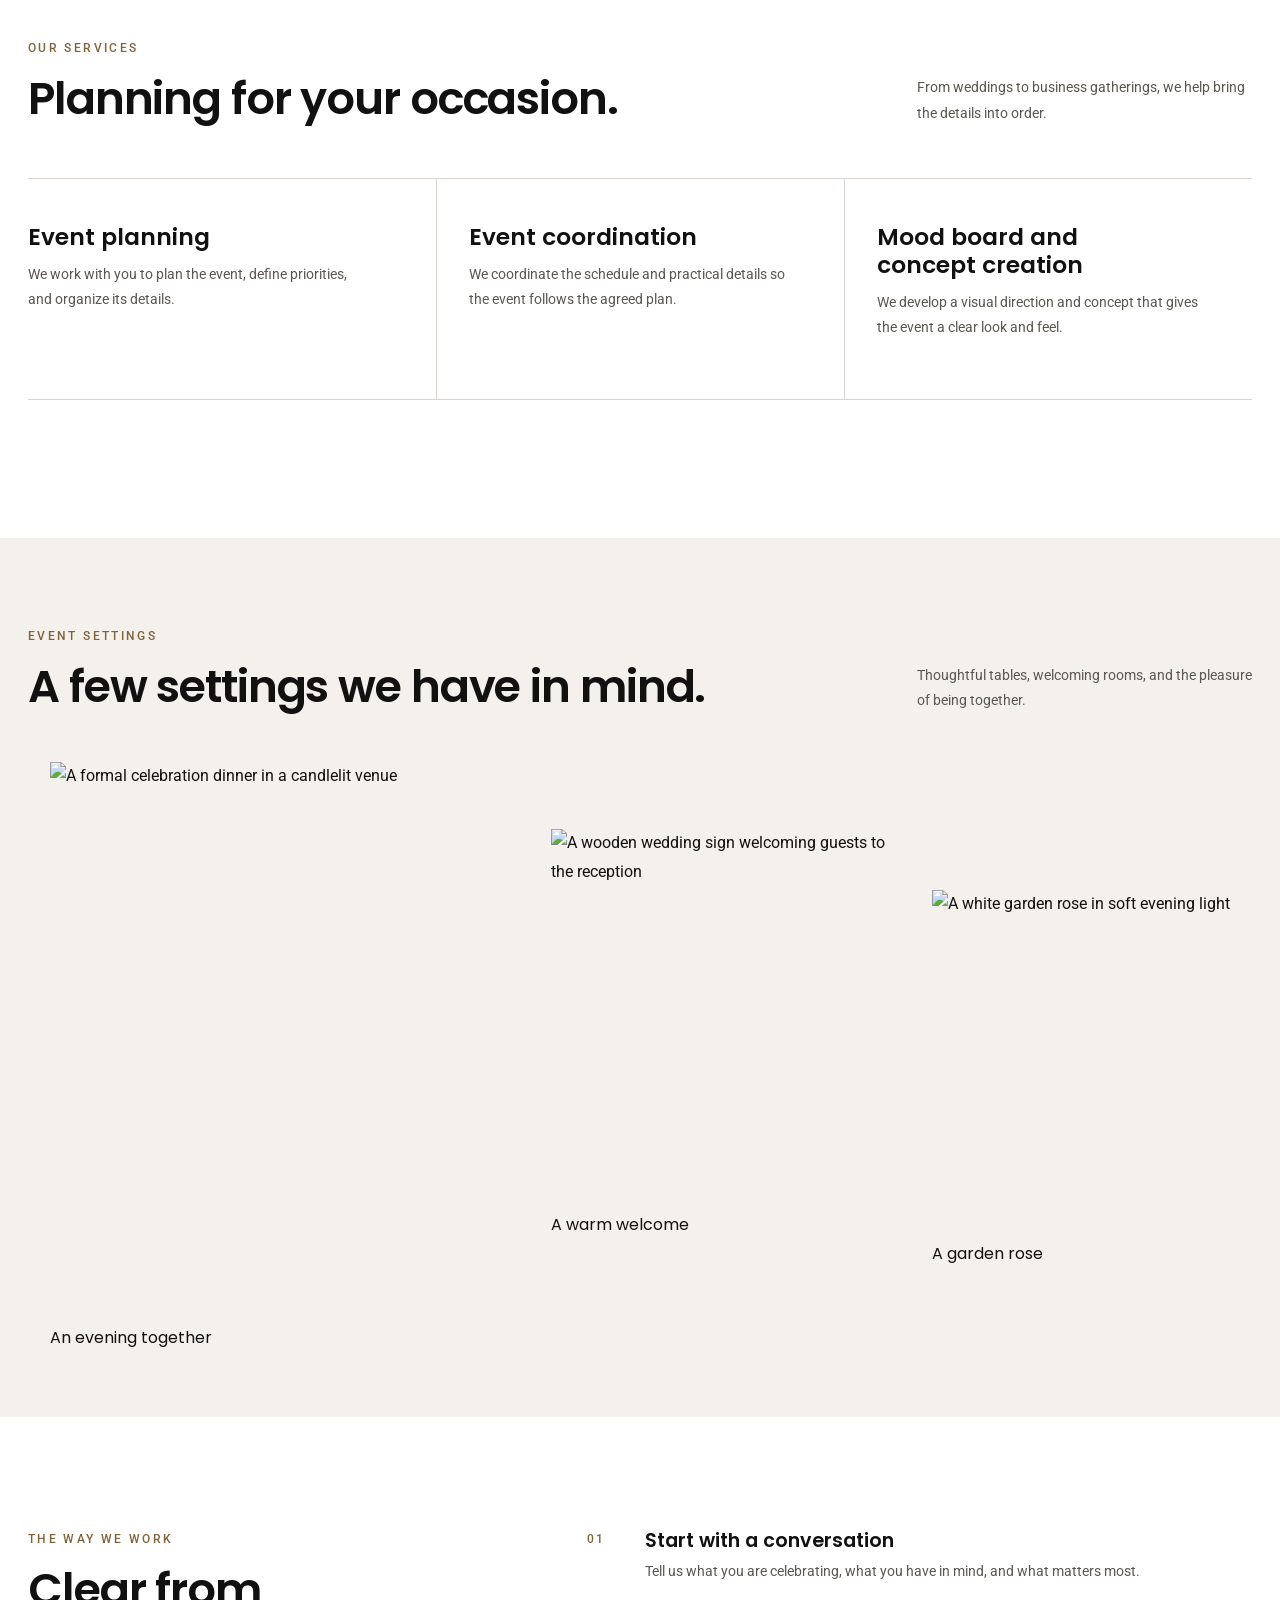
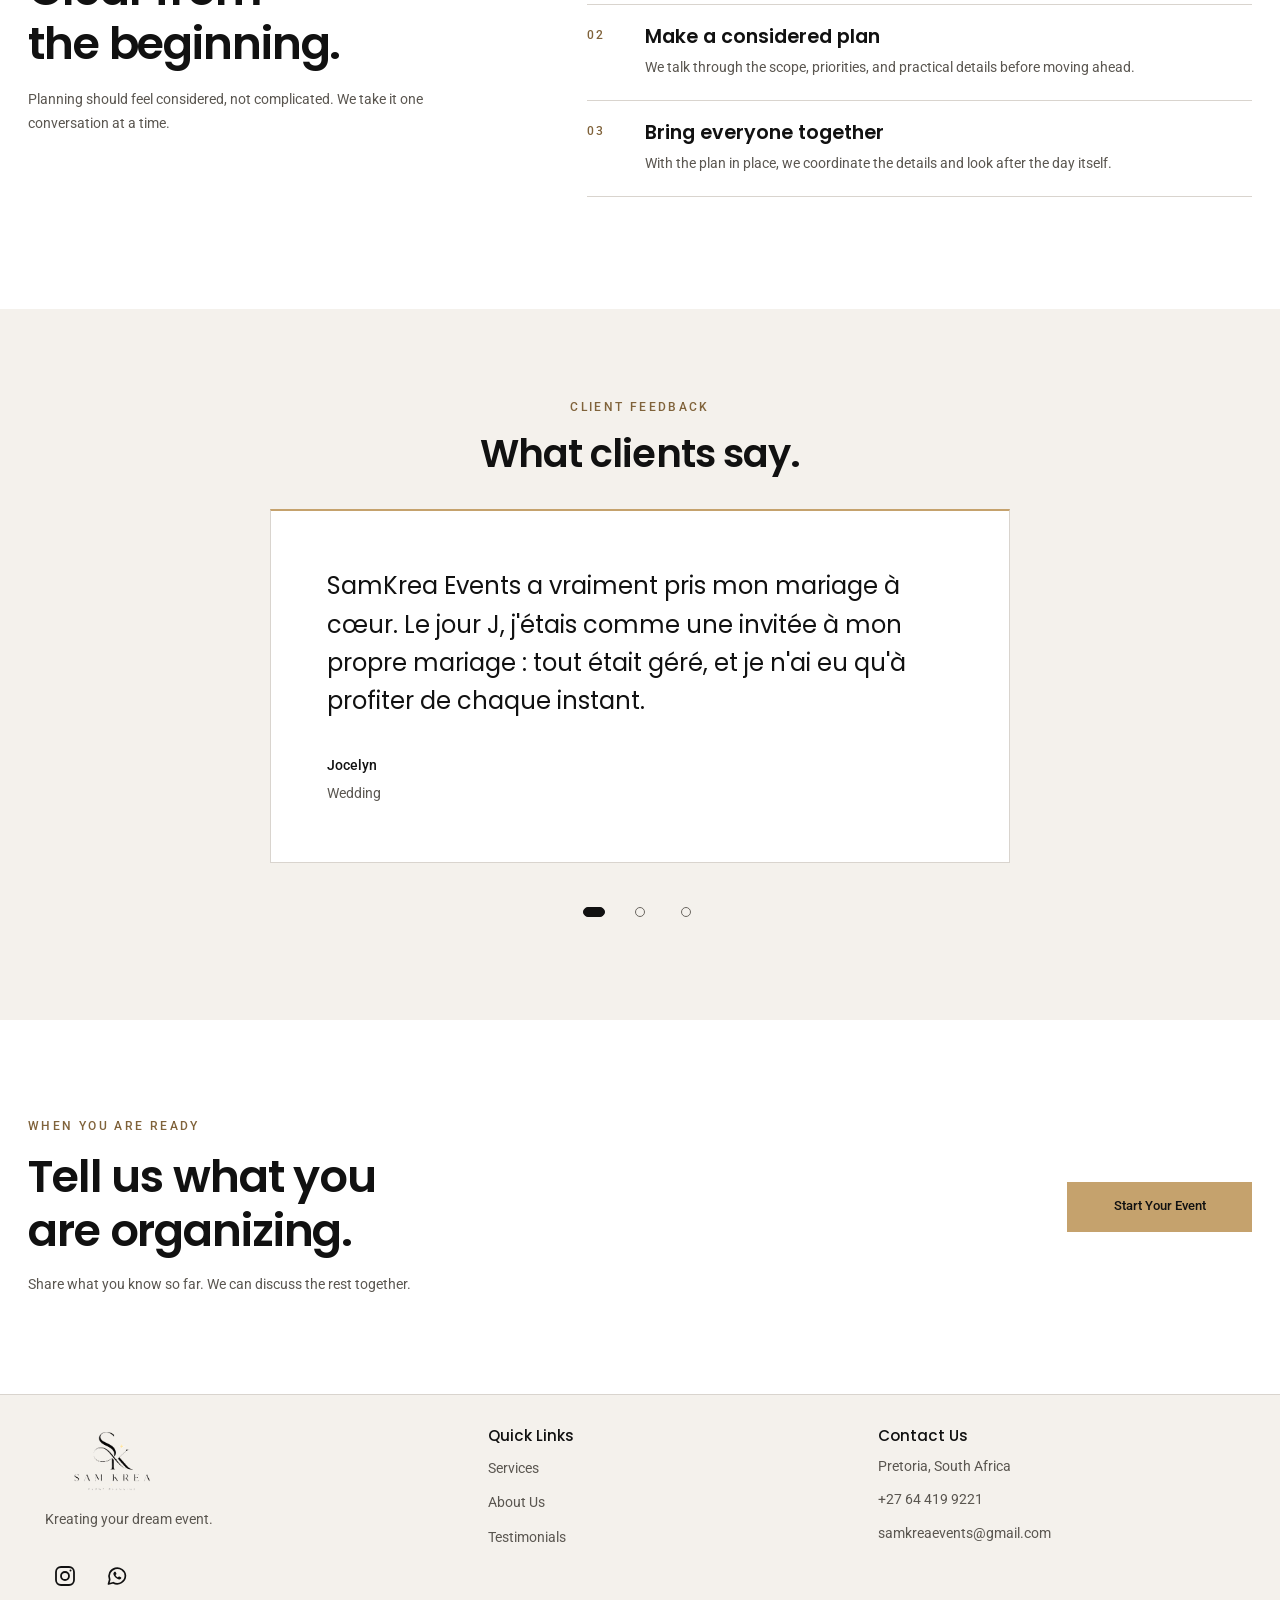
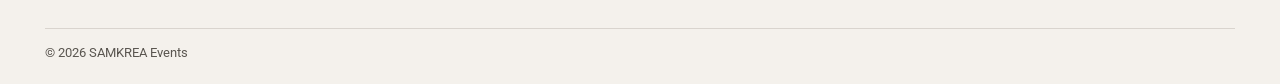
==== commit 06fea289: "webiste icon added" ====
--- a/index.html
+++ b/index.html
@@ -5,12 +5,15 @@
     <meta name="viewport" content="width=device-width, initial-scale=1">
     <meta name="theme-color" content="#F4F1EC">
     <meta name="description" content="SAMKREA plans weddings, corporate events, and private celebrations with clear coordination and careful attention to detail.">
+    <meta name="author" content="Sophia Samuelle Tshimungu, CEO, Founder and Creative Director of SAMKREA Events">
+    <meta name="robots" content="index, follow">
     <title>SAMKREA Events | Event Planning</title>
     <link rel="preconnect" href="https://fonts.googleapis.com">
     <link rel="preconnect" href="https://fonts.gstatic.com" crossorigin>
     <link href="https://fonts.googleapis.com/css2?family=Poppins:wght@500;600;700&family=Roboto:wght@400;500&display=swap" rel="stylesheet">
     <link rel="stylesheet" href="style.css">
     <script src="script.js" defer></script>
+    <link rel="icon" href="assets/SAMKrea logo.png" type="image/svg+xml">
   </head>
   <body>
     <a class="skip-link" href="#main-content">Skip to content</a>
@@ -21,7 +24,7 @@
           <img
             class="brand-logo"
             src="assets/SAM KREA - NO -BG.png"
-            alt=""
+            alt="SAMKREA Events logo"
             width="1152"
             height="768"
           >
@@ -62,16 +65,15 @@
     <main id="main-content" tabindex="-1">
       <section class="hero section-wrap" id="home">
         <div class="hero-copy">
-          <p class="eyebrow">EVENT PLANNING</p>
+          <p class="eyebrow">EVENT PLANNING & COORDINATION</p>
           <h1>Thoughtful planning, with the details in hand.</h1>
-          <p class="hero-intro">Weddings, corporate events, and private celebrations. We coordinate the details so the day runs smoothly and you can be with your guests.</p>
+          <p class="hero-intro">Weddings, corporate events, and private celebrations. We help shape the concept, organize the details, and coordinate the event so you can focus on your guests.</p>
           <a
             class="button button-gold"
             href="https://docs.google.com/forms/d/e/1FAIpQLSeMP45VwhOKYX9JKzLkAuiHadeb1AIqtmk7PB8A-fWx7YCe6Q/viewform?usp=header"
             target="_blank"
             rel="noopener noreferrer"
-          >Tell us about your event → </a>
-          <p class="hero-note">A good first conversation starts with a few details.</p>
+          >Tell us about your event</a>
         </div>
         <figure class="hero-image">
           <img
@@ -262,7 +264,7 @@
           href="https://docs.google.com/forms/d/e/1FAIpQLSeMP45VwhOKYX9JKzLkAuiHadeb1AIqtmk7PB8A-fWx7YCe6Q/viewform?usp=header"
           target="_blank"
           rel="noopener noreferrer"
-        >Start Your Event → </a>
+        >Start Your Event</a>
       </section>
     </main>
 
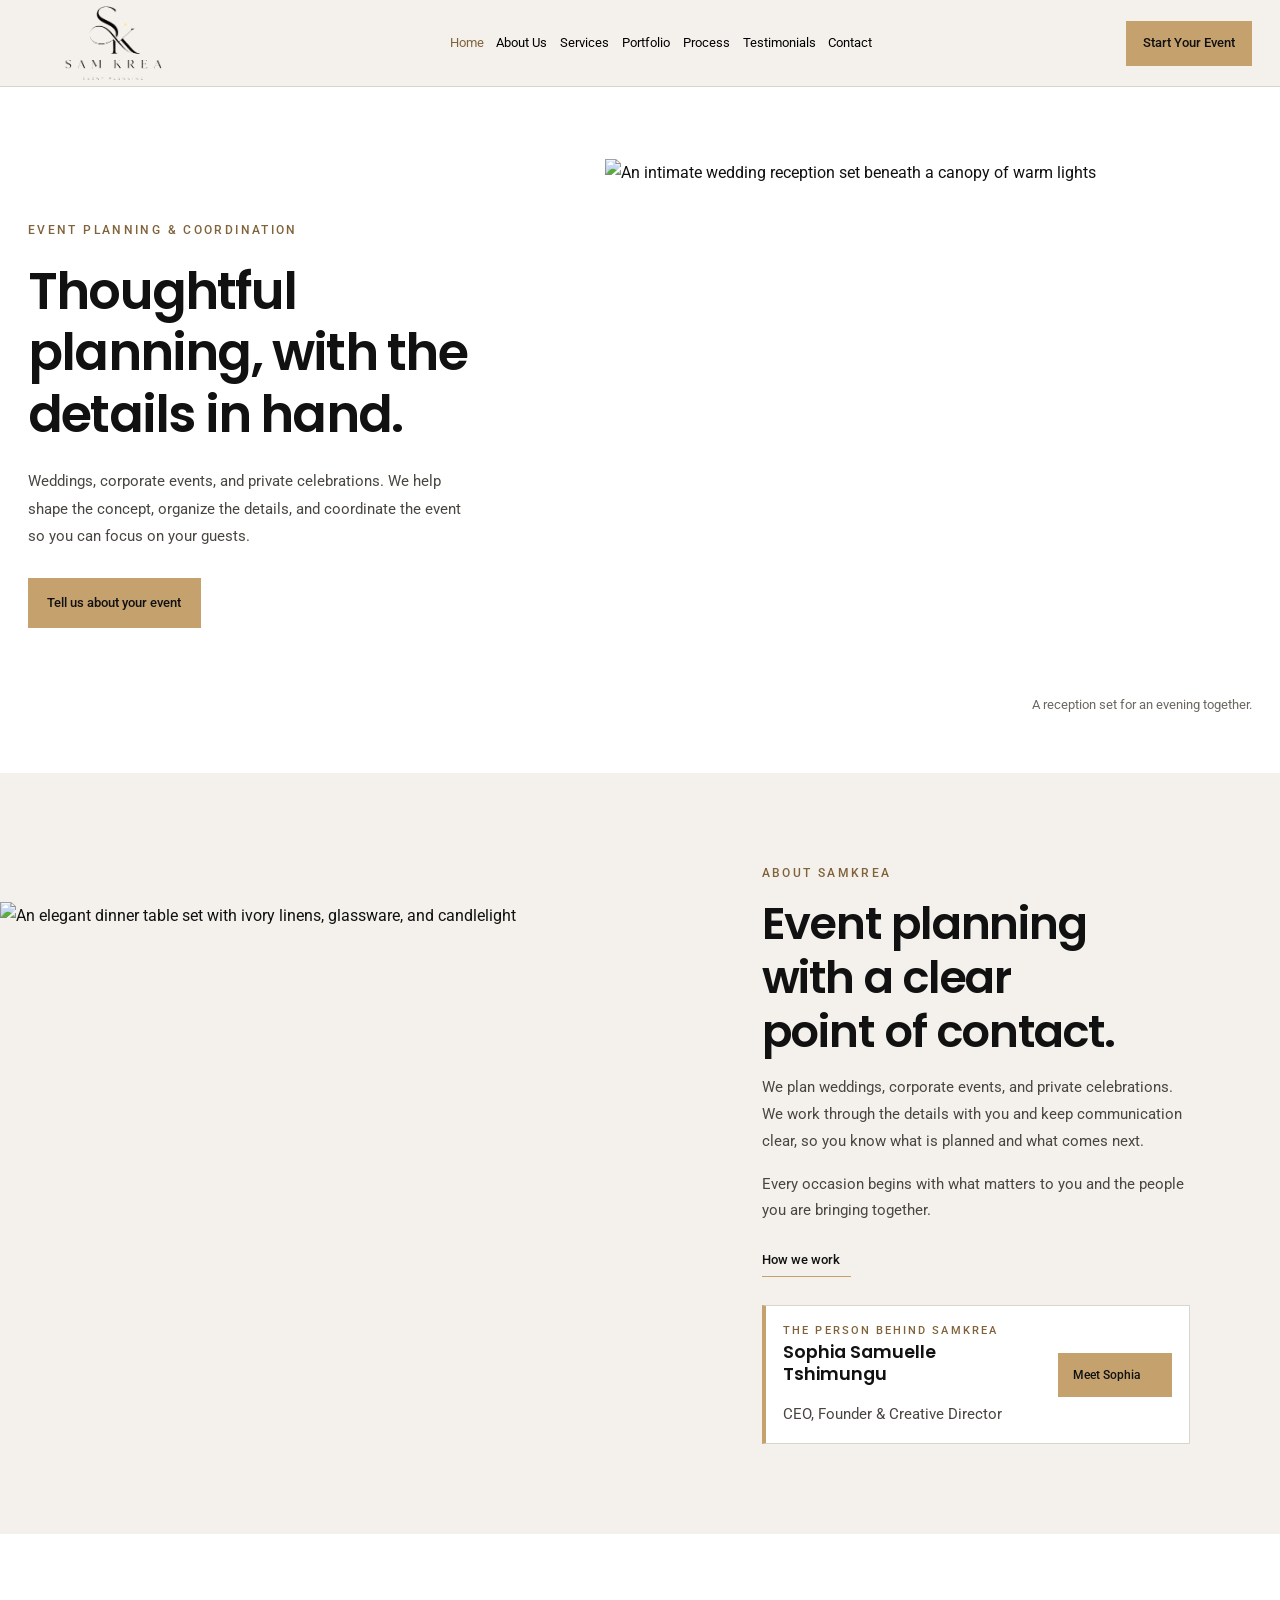
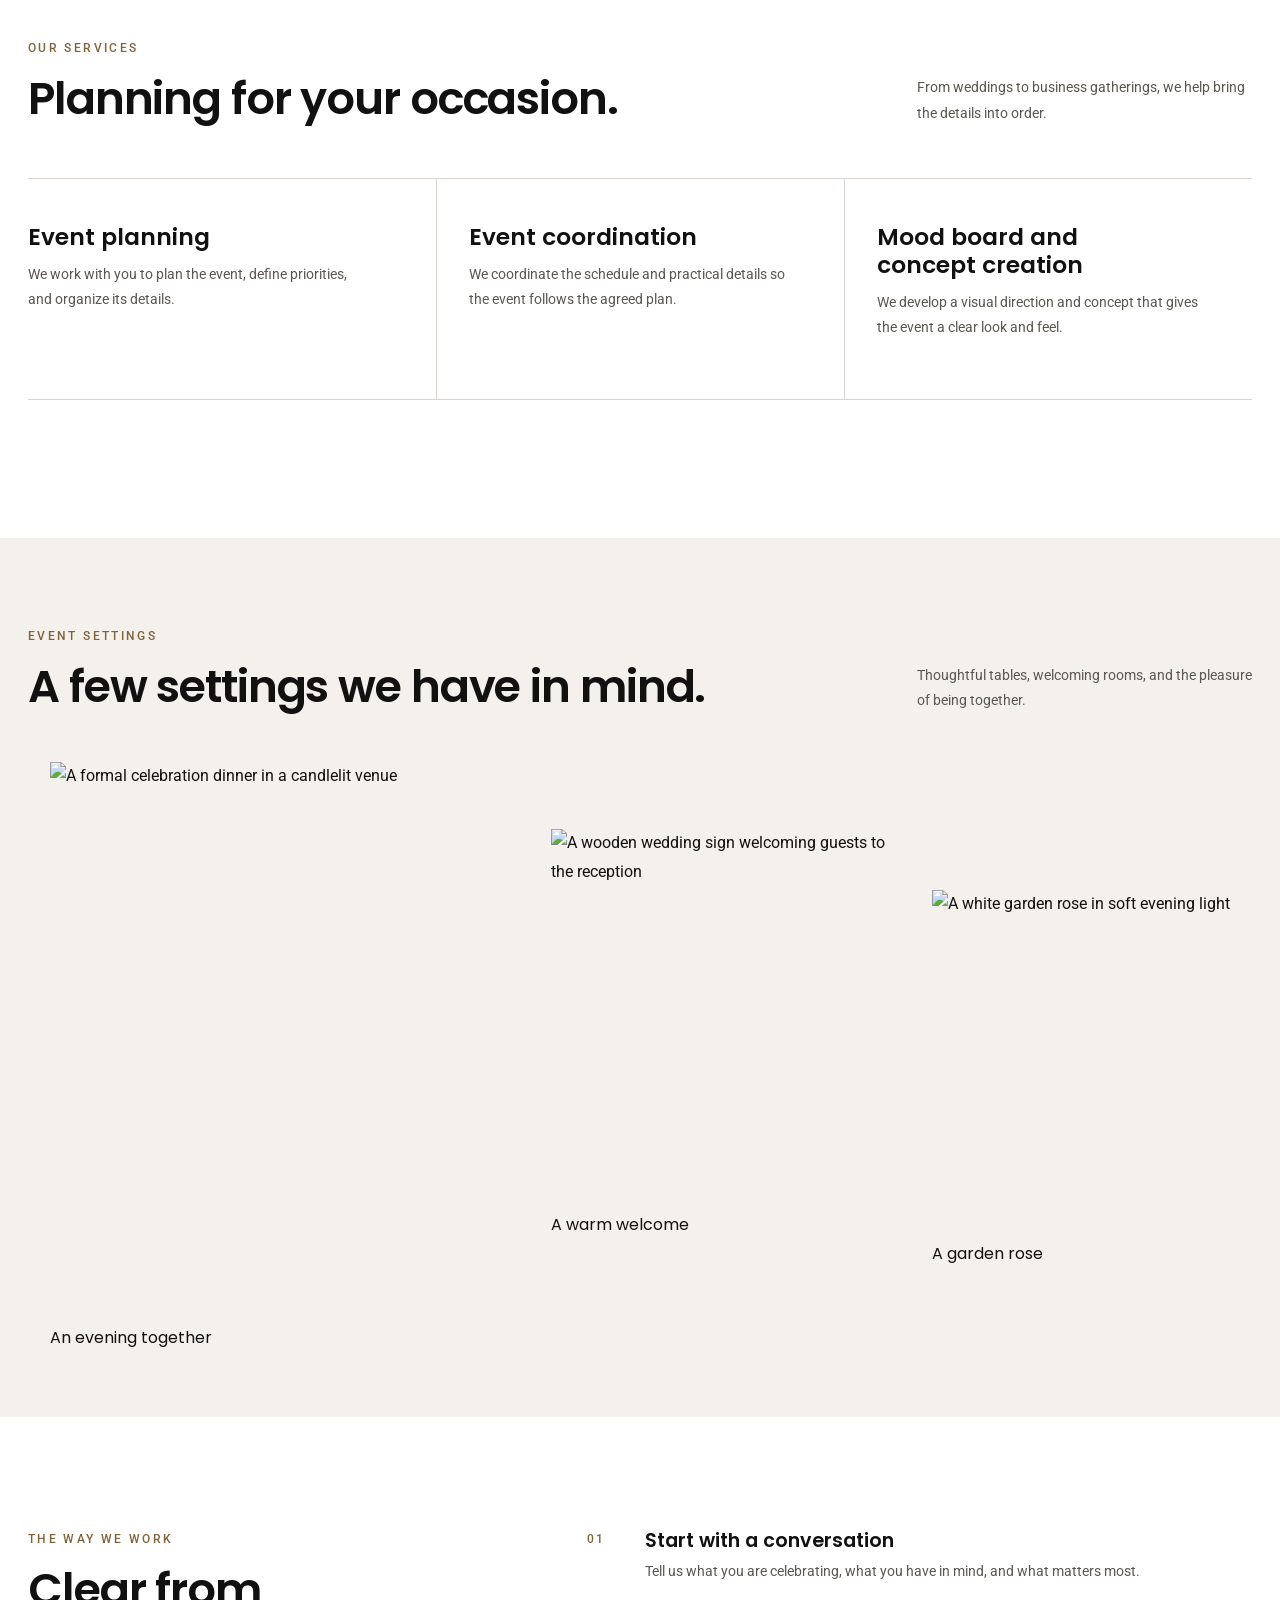
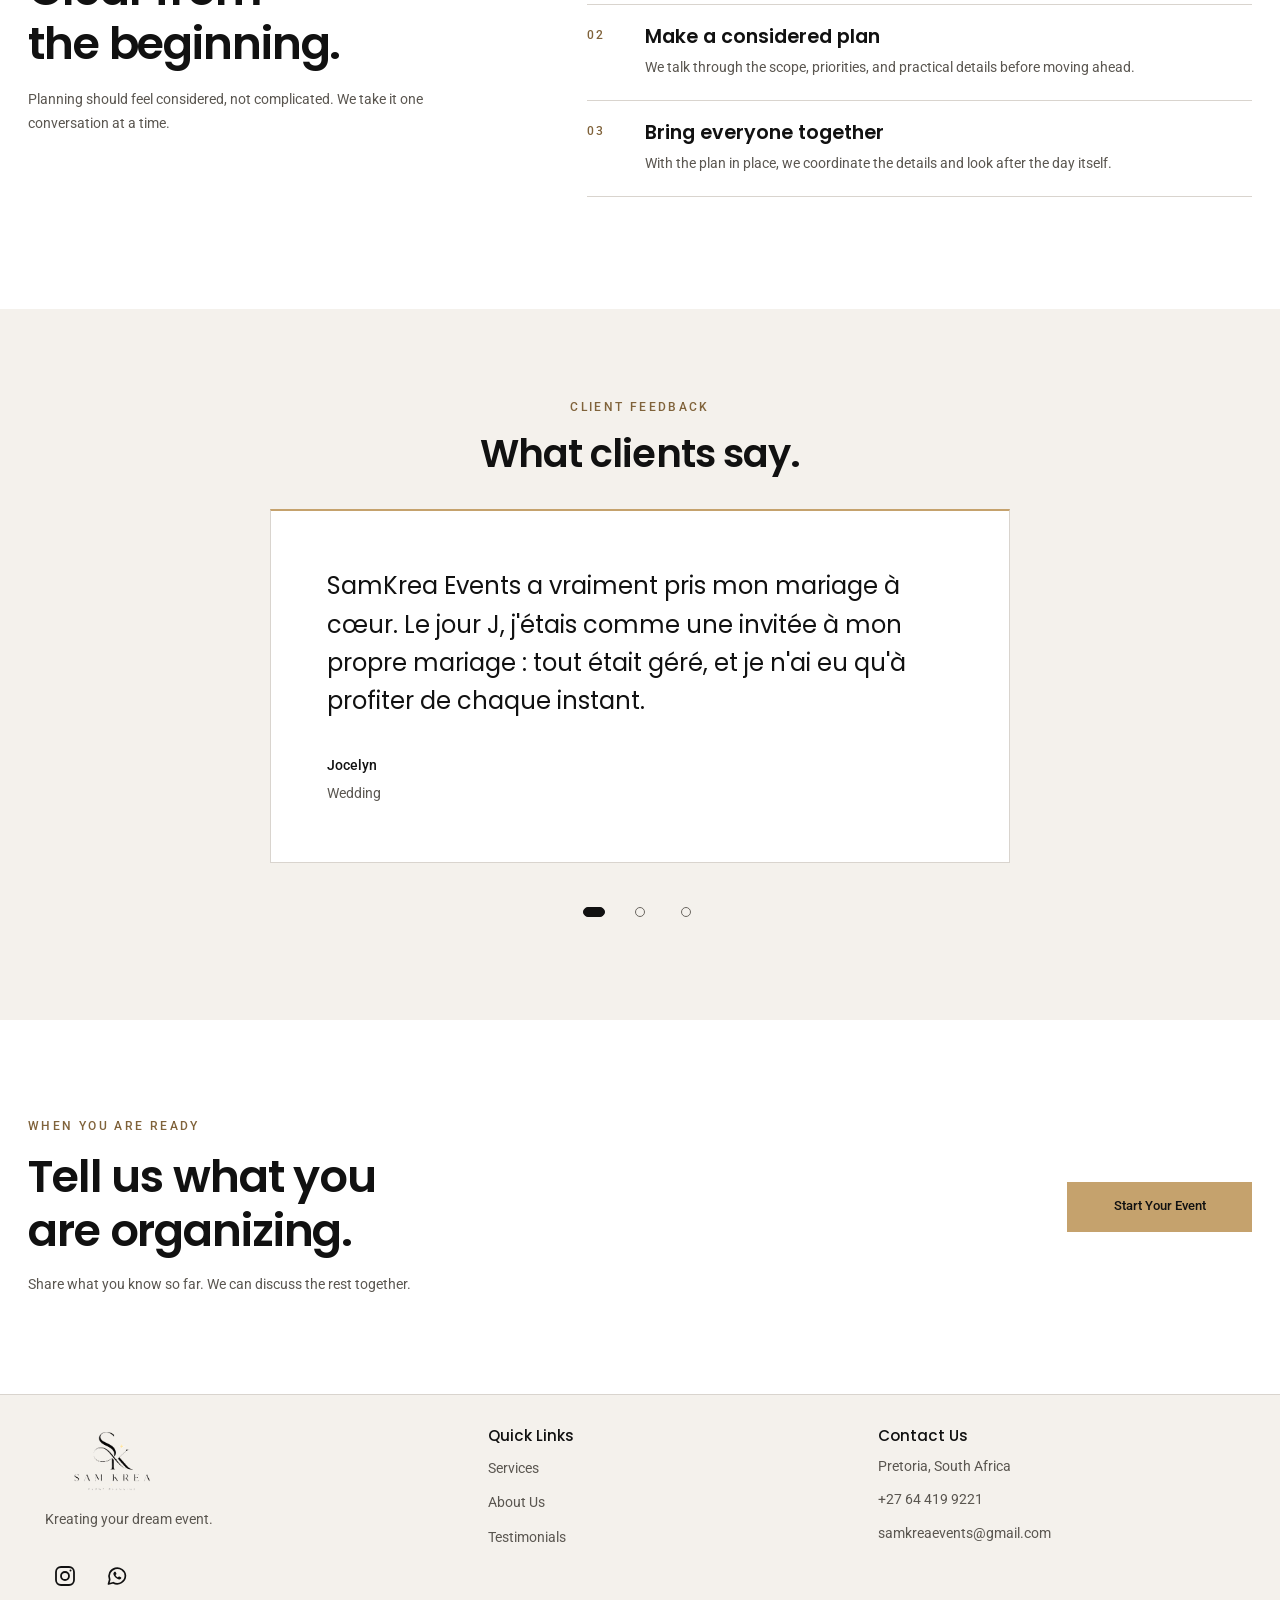
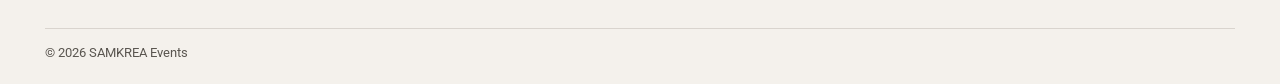
==== commit 42717302: "arrows removed" ====
--- a/index.html
+++ b/index.html
@@ -100,14 +100,14 @@
           <h2>Event planning with a clear point of contact.</h2>
           <p>We plan weddings, corporate events, and private celebrations. We work through the details with you and keep communication clear, so you know what is planned and what comes next.</p>
           <p>Every occasion begins with what matters to you and the people you are bringing together.</p>
-          <a class="text-link" href="#process">How we work <span aria-hidden="true">→</span></a>
+          <a class="text-link" href="#process">How we work <span aria-hidden="true"></span></a>
           <aside class="founder-callout" aria-labelledby="founder-callout-heading">
             <div>
               <p class="eyebrow">THE PERSON BEHIND SAMKREA</p>
               <h3 id="founder-callout-heading">Sophia Samuelle Tshimungu</h3>
               <p class="founder-callout-role">CEO, Founder &amp; Creative Director</p>
             </div>
-            <a class="button button-gold" href="founder.html">Meet Sophia <span aria-hidden="true">→</span></a>
+            <a class="button button-gold" href="founder.html">Meet Sophia <span aria-hidden="true"></span></a>
           </aside>
         </div>
       </section>
